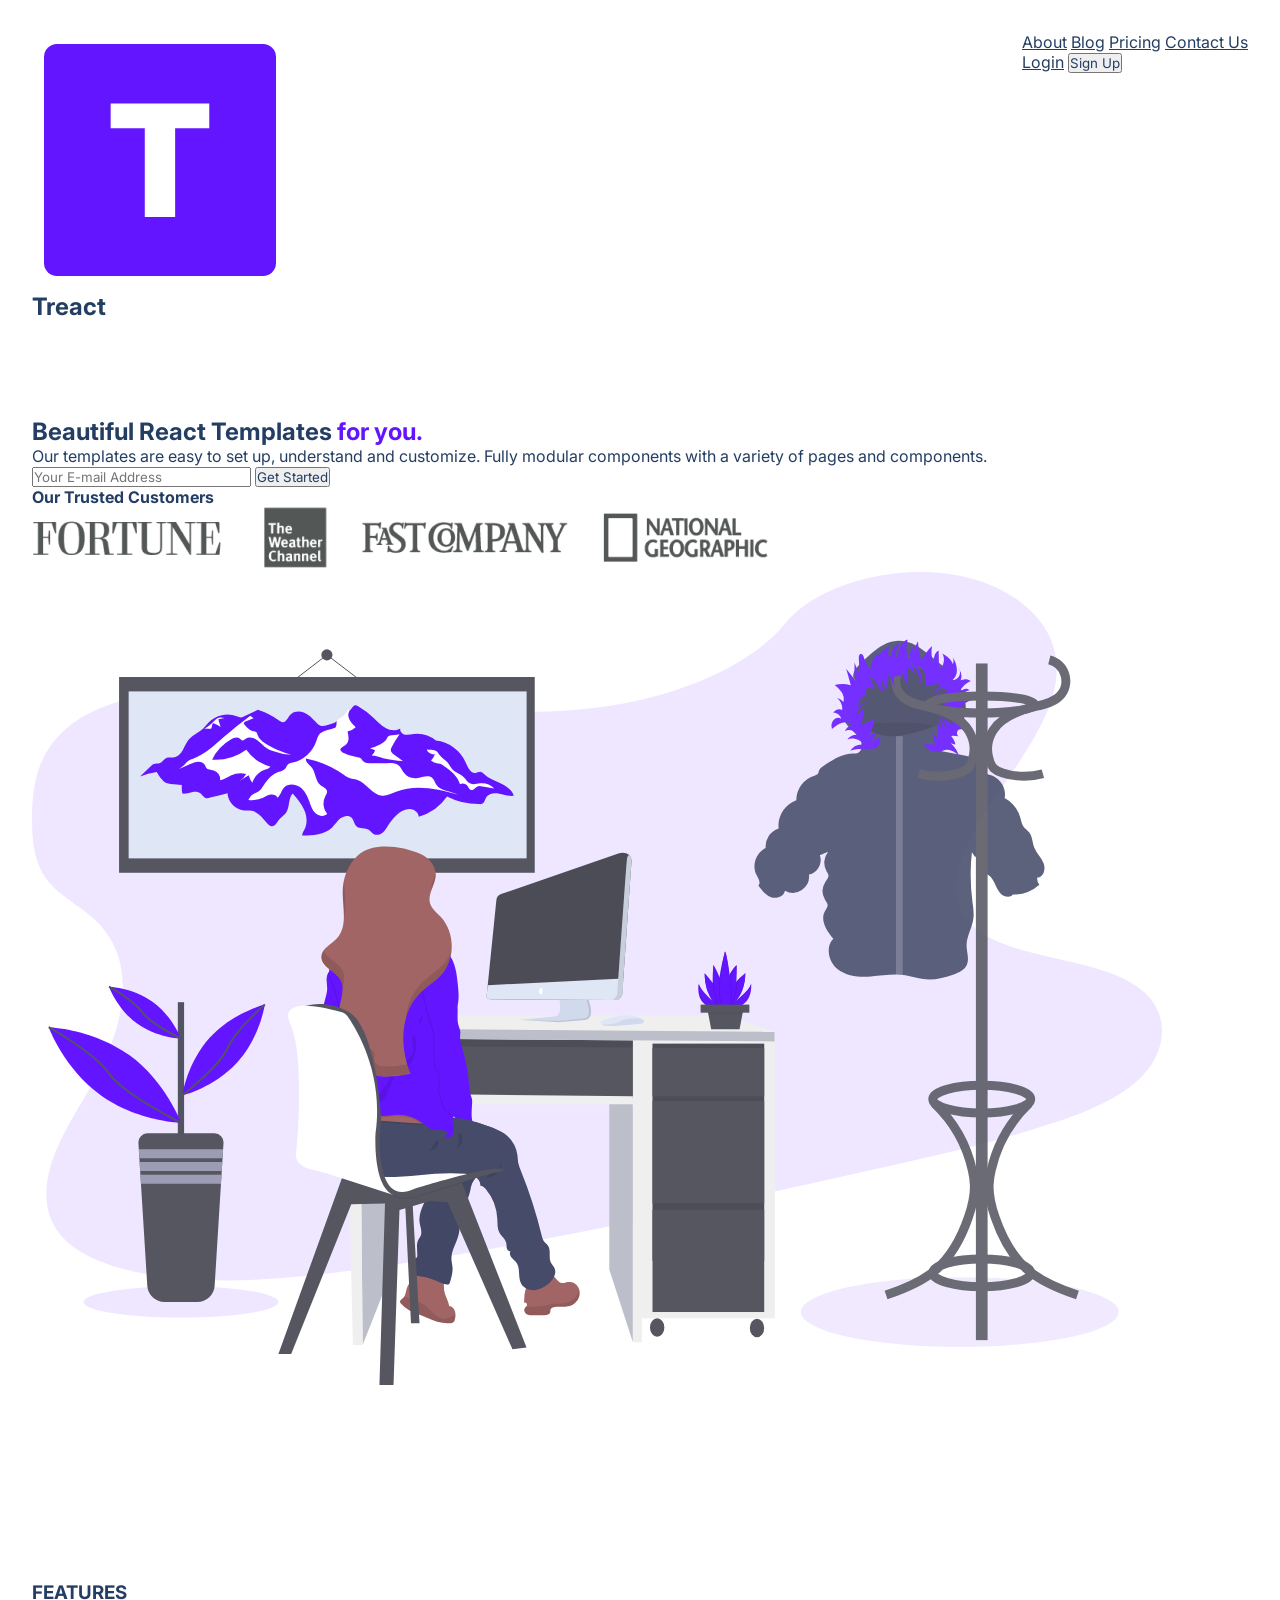
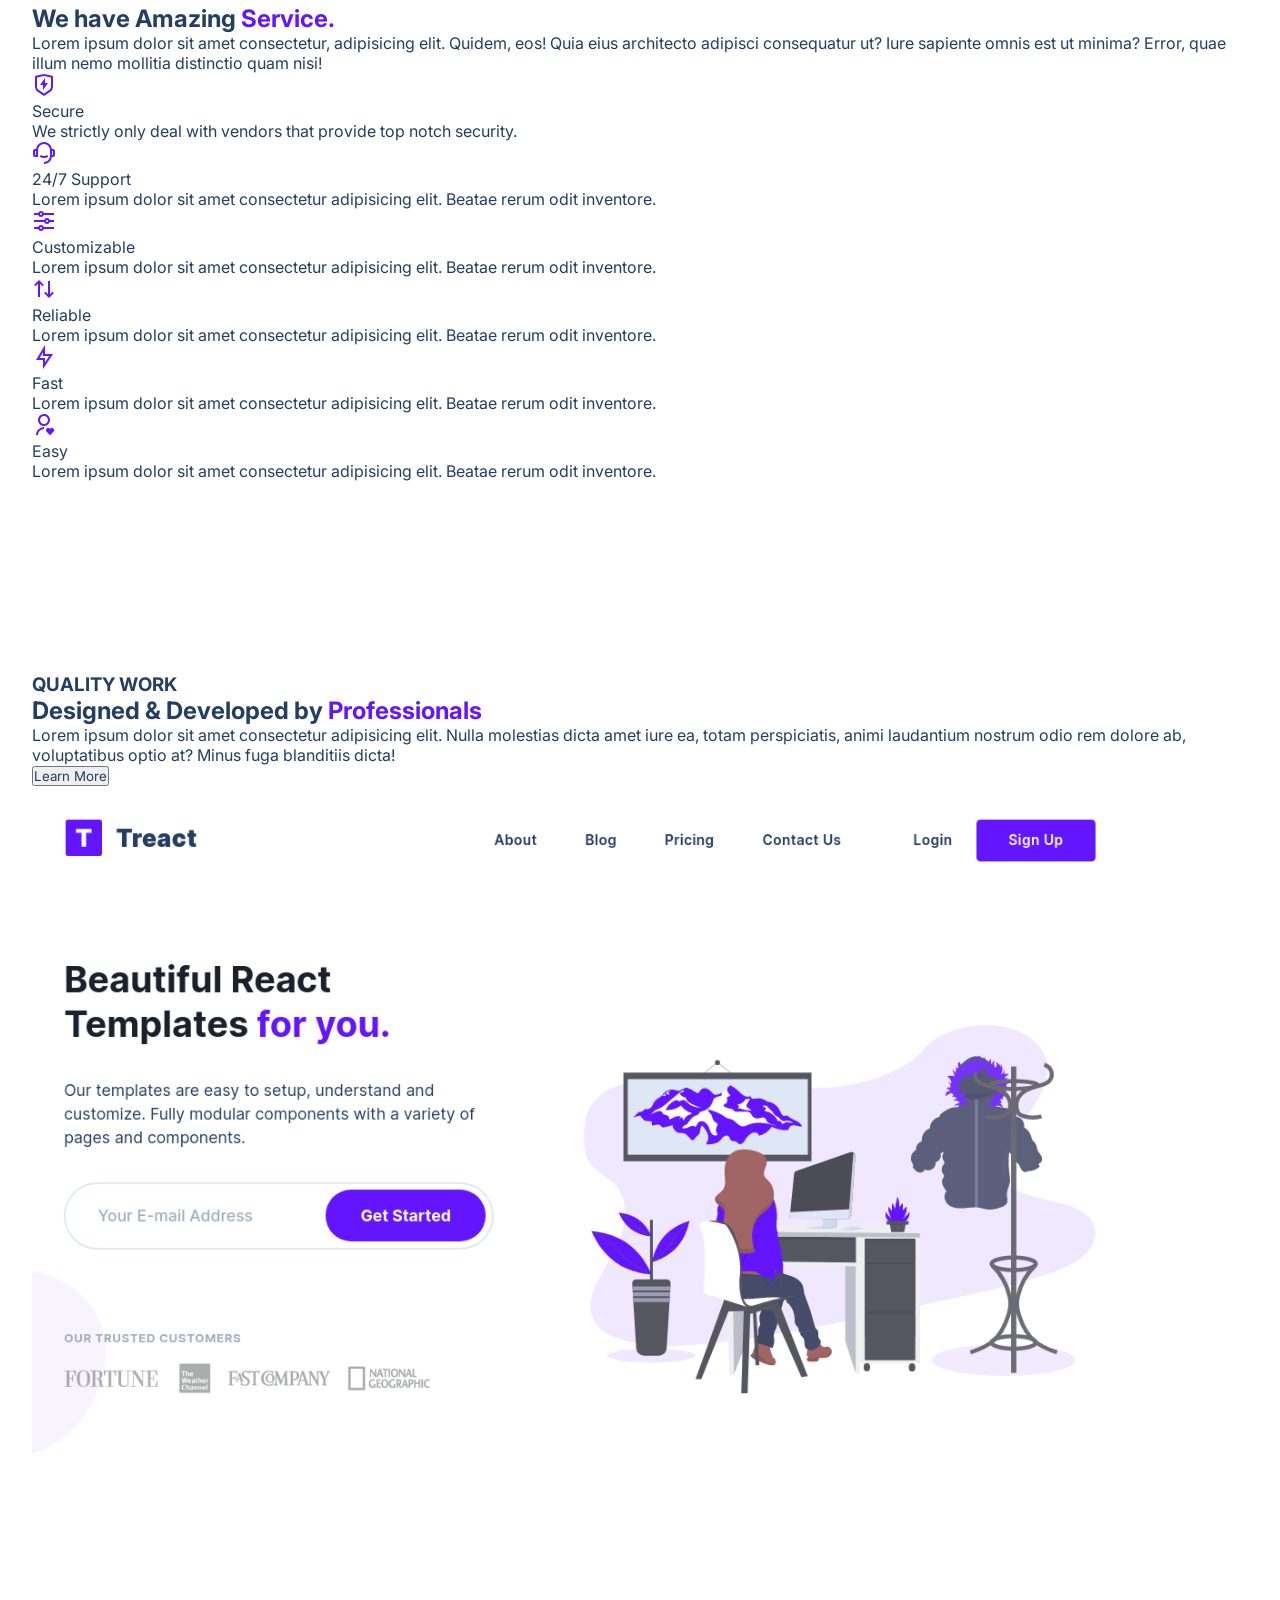
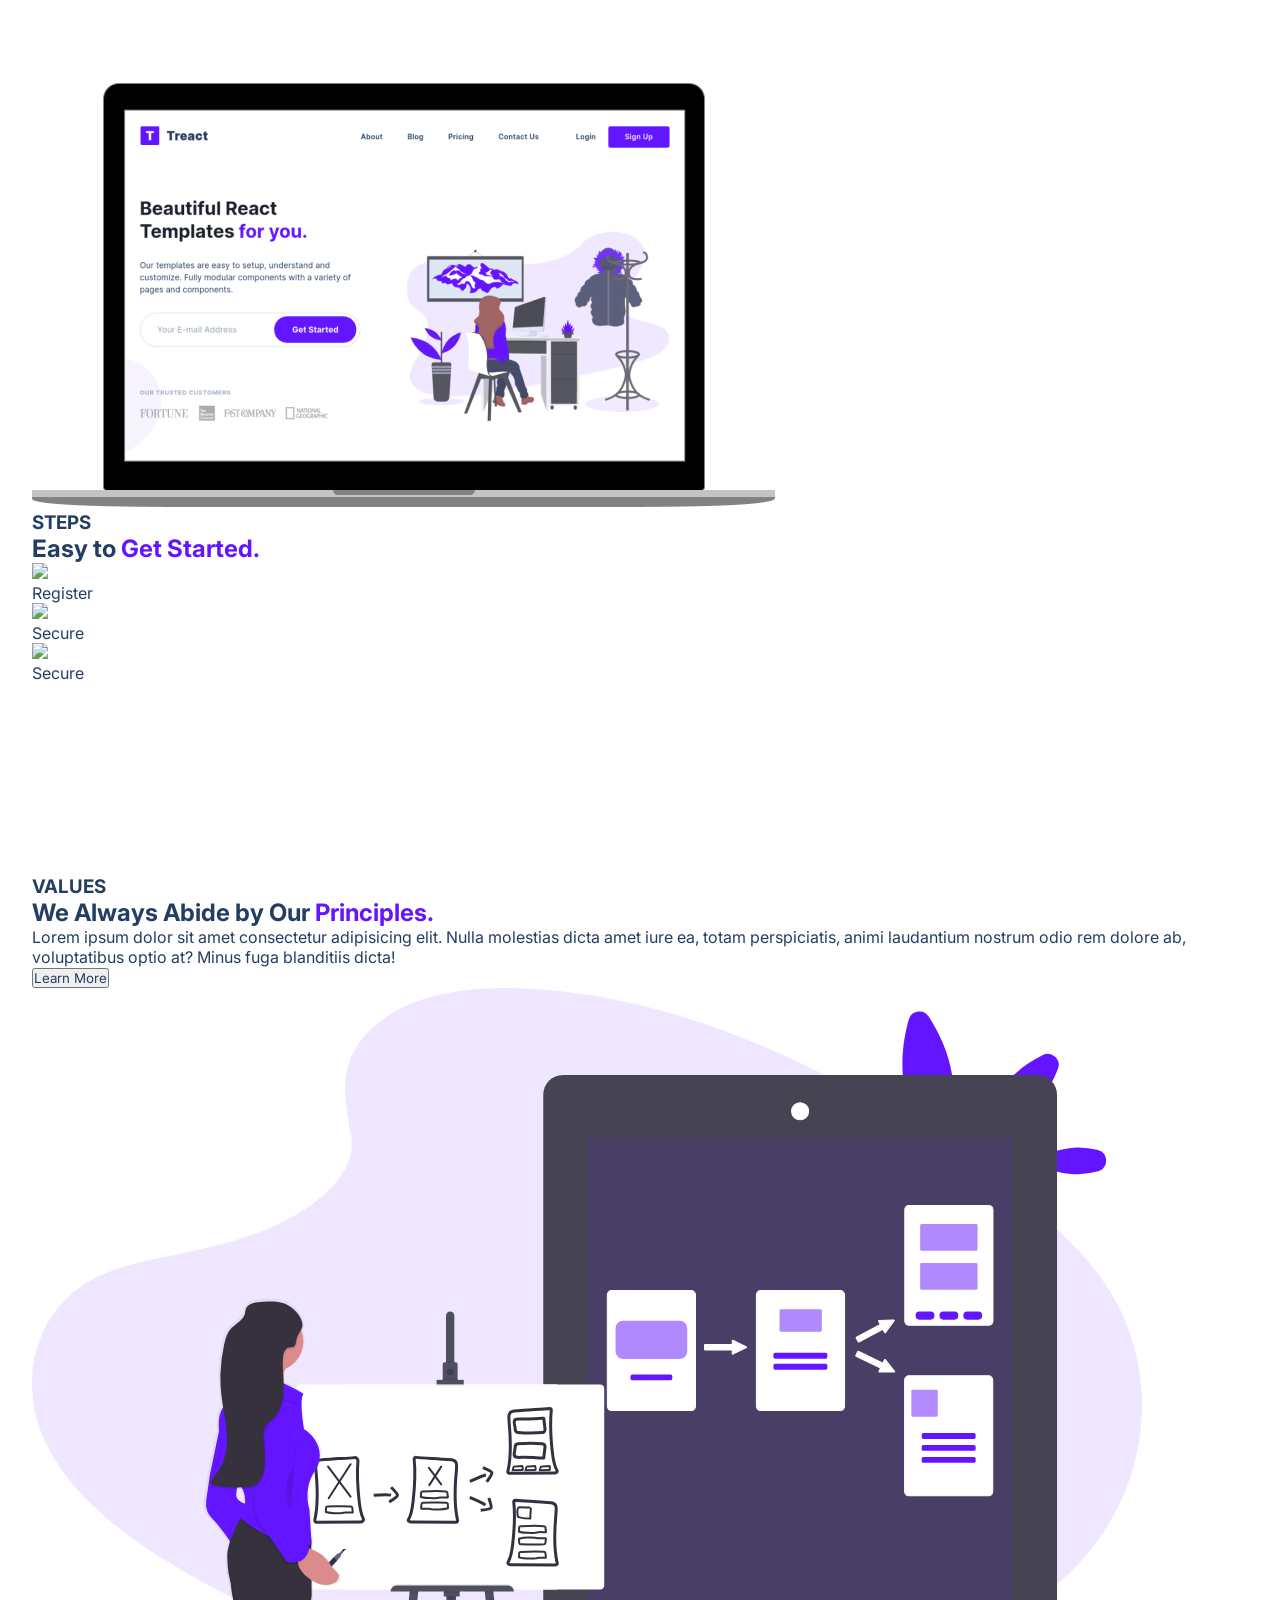
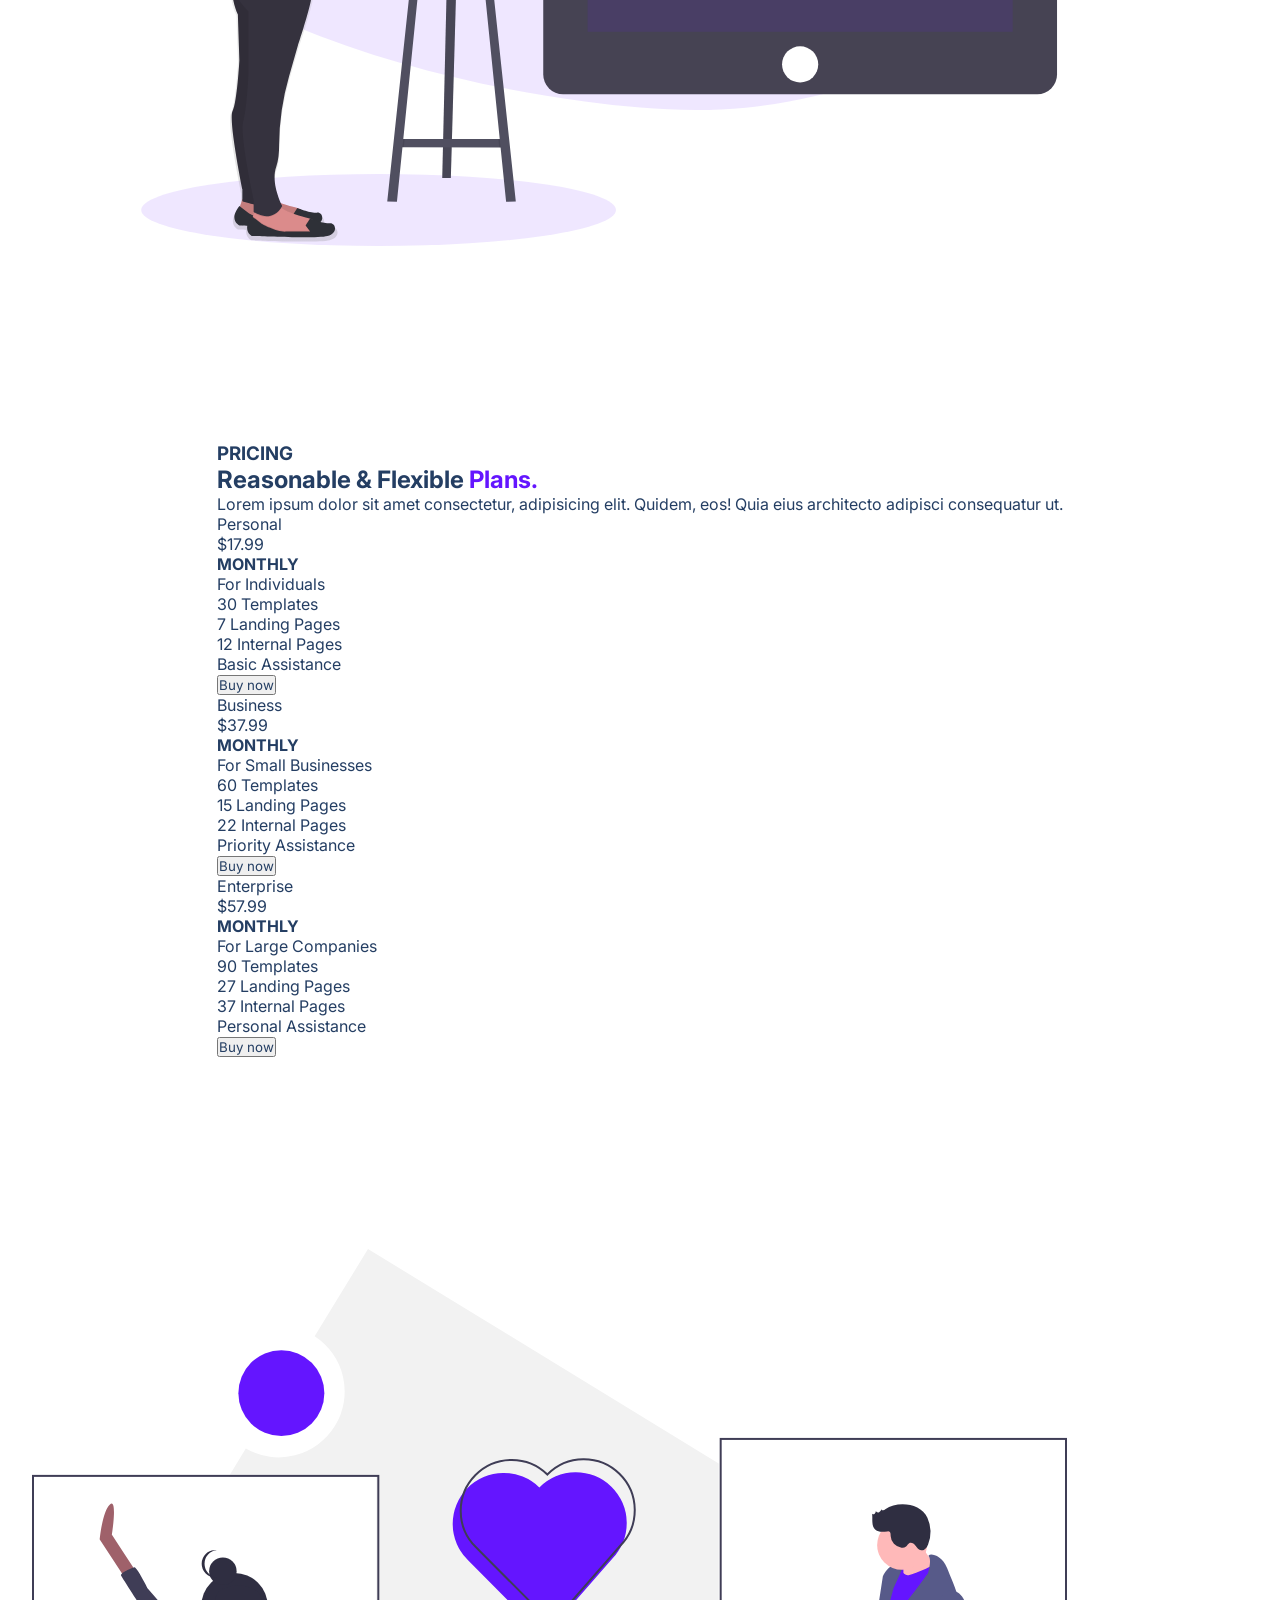
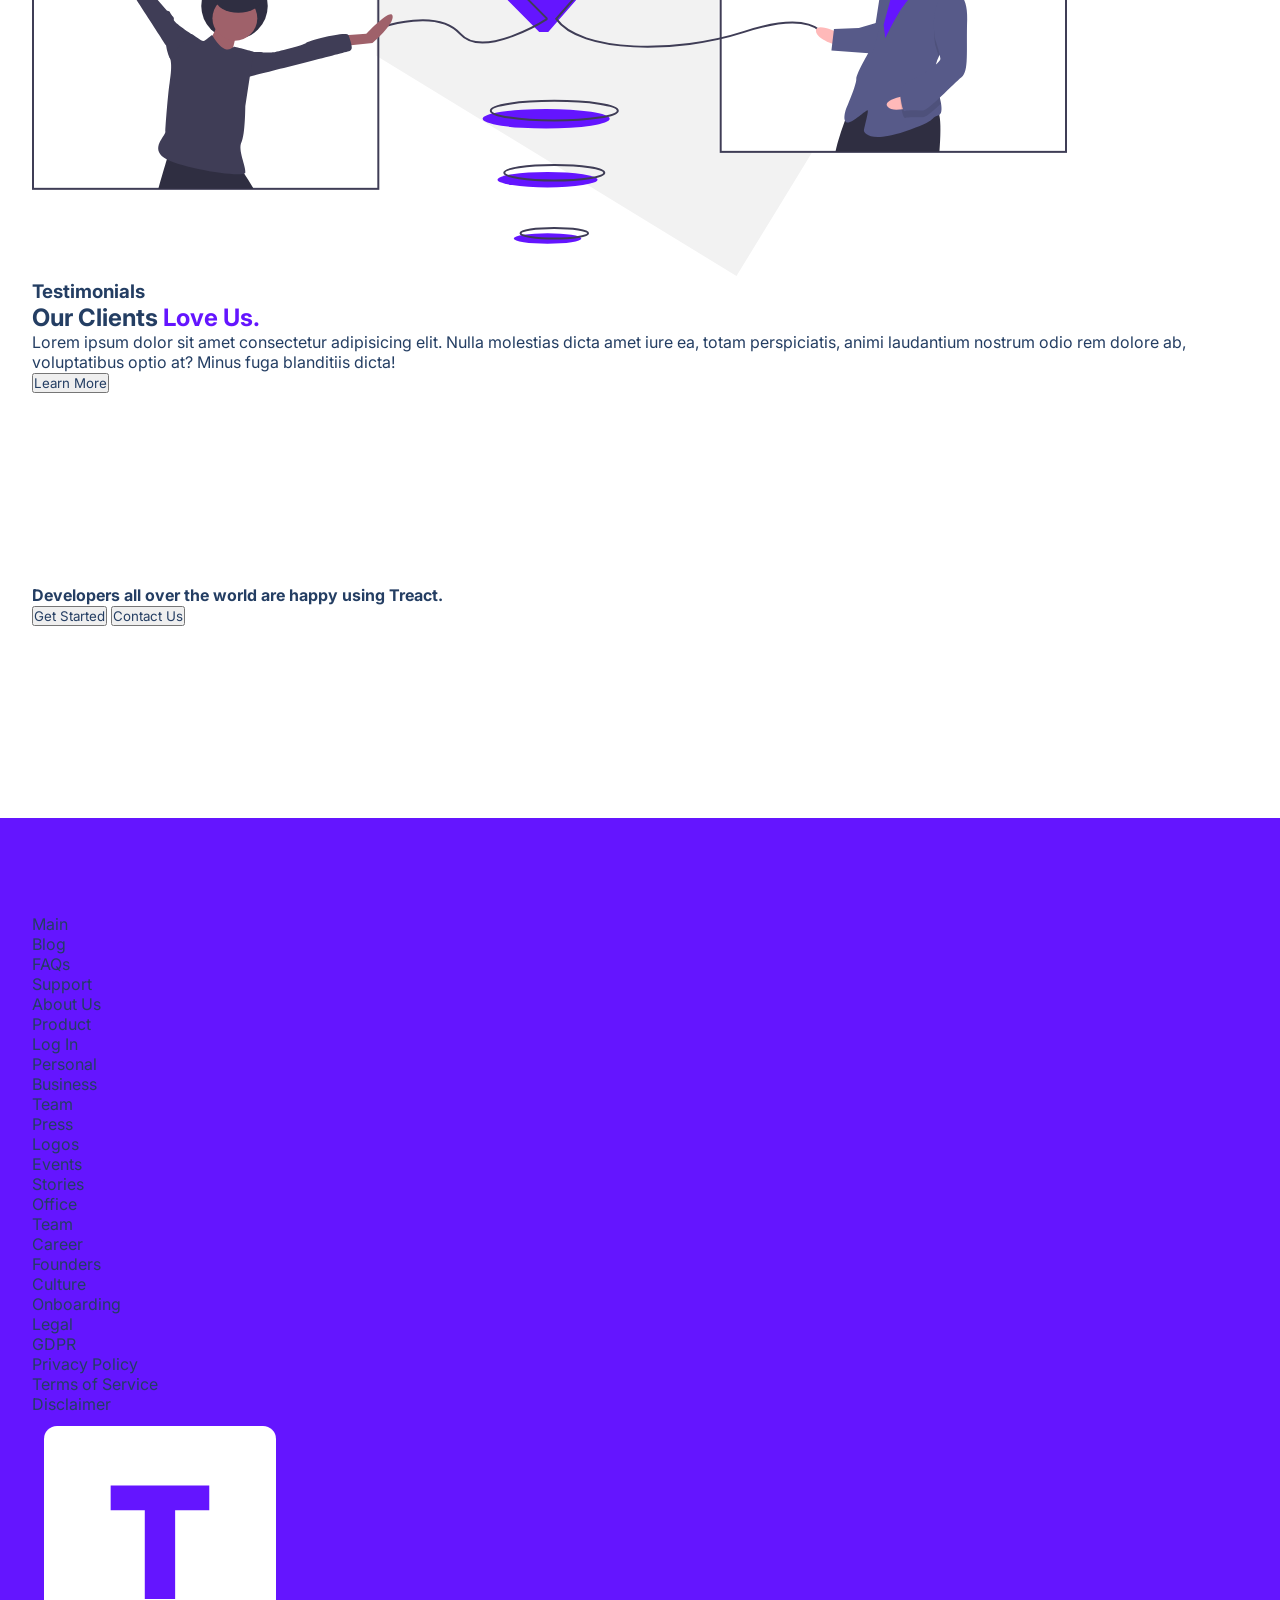
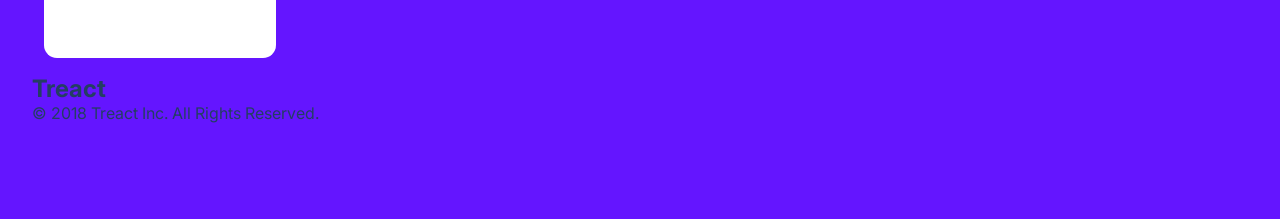
==== index-stage.html @ 6878d01e "refactor: transfer landing section into given template" ====
<!doctype html>
<html lang="en">
  <head>
    <meta charset="UTF-8" />
    <meta name="viewport" content="width=device-width, initial-scale=1.0" />
    <title>Document</title>
    <link rel="stylesheet" href="styles.css" />
    <script src="https://kit.fontawesome.com/5955ae14d6.js" crossorigin="anonymous"></script>
  </head>
  <body>
    <section id="landing">
      <nav>
        <div class="row nav__row">
          <div class="logo">
            <figure>
              <img
                class="logo__img"
                src="./assets/logo.2c489fc453a1783cbadacf914efa3df6.svg"
                alt="Treact Logo"
              />
            </figure>
            <h2>Treact</h2>
          </div>
          <div class="nav__menu">
            <ul class="nav__links">
              <a href="#features" class="nav__link">About</a>
              <a href="#testimonials" class="nav__link">Blog</a>
              <a href="#pricing" class="nav__link">Pricing</a>
              <a href="" class="nav__link">Contact Us</a>
            </ul>
            <div class="logSign__container">
              <a href="">Login</a>
              <button class="sign__button">Sign Up</button>
            </div>
          </div>
        </div>
      </nav>
      <header>
        <div class="container">
          <div class="row">
            <div class="hero">
              <div class="hero__card">
                <div class="hero__desc--text">
                  <h1>
                    Beautiful React Templates
                    <span class="purple">for you.</span>
                  </h1>
                  <p>
                    Our templates are easy to set up, understand and customize.
                    Fully modular components with a variety of pages and
                    components.
                  </p>
                </div>
                <div class="email__container">
                  <input type="email" placeholder="Your E-mail Address" />
                  <button class="btn__email">Get Started</button>
                </div>
                <div class="hero__customers">
                  <h4>Our Trusted Customers</h4>
                  <figure>
                    <img
                      class="customers__img--wrapper"
                      src="./assets/customers-logo-strip.680ac7c2e8ae28161d2c.png"
                      alt="Logo strip of customers"
                    />
                  </figure>
                </div>
              </div>
              <figure>
                <img
                  class="hero__img--wrapper"
                  src="./assets/design-illustration-2.6da6a00b20c07c4a9b65d1870679e1b8.svg"
                />
              </figure>
            </div>
          </div>
        </div>
      </header>
    </section>
    <main>
      <section id="features">
        <div class="container">
          <div class="row">
            <div class="features">
              <div class="features__desc">
                <h3>FEATURES</h3>
                <h1>We have Amazing <span class="purple">Service.</span></h1>
                <p>
                  Lorem ipsum dolor sit amet consectetur, adipisicing elit.
                  Quidem, eos! Quia eius architecto adipisci consequatur ut?
                  Iure sapiente omnis est ut minima? Error, quae illum nemo
                  mollitia distinctio quam nisi!
                </p>
              </div>
              <div class="services">
                <div class="service">
                  <figure class="serv__img--wrapper">
                    <img
                      src="./assets/shield-icon.daefe14b320b14fbd9cbd18908ac93ec.svg"
                    />
                  </figure>
                  <div class="service__desc">
                    <div class="service__title">Secure</div>
                    <p>
                      We strictly only deal with vendors that provide top notch
                      security.
                    </p>
                  </div>
                </div>
                <div class="service">
                  <figure class="serv__img--wrapper">
                    <img
                      src="./assets/support-icon.f9253ffa8cb6ffde5bbaa05eb5136375.svg"
                    />
                  </figure>
                  <div class="service__desc">
                    <div class="service__title">24/7 Support</div>
                    <p>
                      Lorem ipsum dolor sit amet consectetur adipisicing elit.
                      Beatae rerum odit inventore.
                    </p>
                  </div>
                </div>
                <div class="service">
                  <figure class="serv__img--wrapper">
                    <img
                      src="./assets/customize-icon.367468c90fd796009b97fbfba67b2c6a.svg"
                    />
                  </figure>
                  <div class="service__desc">
                    <div class="service__title">Customizable</div>
                    <p>
                      Lorem ipsum dolor sit amet consectetur adipisicing elit.
                      Beatae rerum odit inventore.
                    </p>
                  </div>
                </div>
                <div class="service">
                  <figure class="serv__img--wrapper">
                    <img
                      src="./assets/reliable-icon.1367510a8f0a1bec76dc425d25f92f43.svg"
                    />
                  </figure>
                  <div class="service__desc">
                    <div class="service__title">Reliable</div>
                    <p>
                      Lorem ipsum dolor sit amet consectetur adipisicing elit.
                      Beatae rerum odit inventore.
                    </p>
                  </div>
                </div>
                <div class="service">
                  <figure class="serv__img--wrapper">
                    <img
                      src="./assets/fast-icon.dbb971a73d4805d2fc3bcdacdb55beba.svg"
                    />
                  </figure>
                  <div class="service__desc">
                    <div class="service__title">Fast</div>
                    <p>
                      Lorem ipsum dolor sit amet consectetur adipisicing elit.
                      Beatae rerum odit inventore.
                    </p>
                  </div>
                </div>
                <div class="service">
                  <figure class="serv__img--wrapper">
                    <img
                      src="./assets/simple-icon.673b7e1750b2a4ef32907fc164828d00.svg"
                    />
                  </figure>
                  <div class="service__desc">
                    <div class="service__title">Easy</div>
                    <p>
                      Lorem ipsum dolor sit amet consectetur adipisicing elit.
                      Beatae rerum odit inventore.
                    </p>
                  </div>
                </div>
              </div>
            </div>
          </div>
        </div>
      </section>
      <section id="quality Work">
        <div class="container">
          <div class="row">
            <div class="quality--work">
              <div class="quality__desc">
                <h3>QUALITY WORK</h3>
                <h1>
                  Designed & Developed by
                  <span class="purple">Professionals</span>
                </h1>
                <p>
                  Lorem ipsum dolor sit amet consectetur adipisicing elit. Nulla
                  molestias dicta amet iure ea, totam perspiciatis, animi
                  laudantium nostrum odio rem dolore ab, voluptatibus optio at?
                  Minus fuga blanditiis dicta!
                </p>
                <button>Learn More</button>
              </div>
              <figure class="quality__img--wrapper">
                <img
                  src="./assets/hero-screenshot-1.40a097b525c2f8c9808e.png"
                  class="quality__img"
                />
              </figure>
            </div>
          </div>
        </div>
      </section>
      <section id="steps">
        <div class="container">
          <div class="row">
            <div class="steps">
              <figure class="steps__img--wrapper">
                <img
                  src="./assets/hero-screenshot-2.241aac1fbc66db29d873.png"
                  class="steps__img"
                />
              </figure>
              <div class="steps__desc">
                <h3>STEPS</h3>
                <h1>Easy to <span class="purple">Get Started.</span></h1>
                <div class="steps__list">
                  <div class="step">
                    <figure class="step__img--wrapper">
                      <img class="step__img" src="./assets/" />
                    </figure>
                    <div class="step__desc">
                      <div class="step__title">Register</div>
                      <p></p>
                    </div>
                  </div>
                  <div class="step">
                    <figure class="step__img--wrapper">
                      <img class="step__img" src="." />
                    </figure>
                    <div class="step__desc">
                      <div class="step__title">Secure</div>
                      <p></p>
                    </div>
                  </div>
                  <div class="step">
                    <figure class="step__img--wrapper">
                      <img class="step__img" src="." />
                    </figure>
                    <div class="step__desc">
                      <div class="step__title">Secure</div>
                      <p></p>
                    </div>
                  </div>
                </div>
              </div>
            </div>
          </div>
        </div>
      </section>
      <section id="values">
        <div class="container">
          <div class="row">
            <div class="values">
              <div class="values__desc">
                <h3>VALUES</h3>
                <h1>
                  We Always Abide by Our 
                  <span class="purple">Principles.</span>
                </h1>
                <p>
                  Lorem ipsum dolor sit amet consectetur adipisicing elit. Nulla
                  molestias dicta amet iure ea, totam perspiciatis, animi
                  laudantium nostrum odio rem dolore ab, voluptatibus optio at?
                  Minus fuga blanditiis dicta!
                </p>
                <button>Learn More</button>
              </div>
              <figure class="values__img--wrapper">
                <img
                  src="./assets/prototype-illustration.21bc4b3f612a2f257c3d361067582485.svg"
                  class="values__img"
                />
              </figure>
            </div>
          </div>
        </div>
      </section>
      <section id="pricing">
        <div class="container">
          <div class="row">
            <div class="pricing">
              <div class="pricing__desc">
                <h3>PRICING</h3>
                <h1>Reasonable & Flexible <span class="purple">Plans.</span></h1>
                <p>
                  Lorem ipsum dolor sit amet consectetur, adipisicing elit.
                  Quidem, eos! Quia eius architecto adipisci consequatur ut.
                </p>
              </div>
              <div class="plans">
                <div class="plan">
                  <div class="plan__desc plan__desc--personal">
                    <div class="plan__title">Personal</div>
                    <div class="plan__price">$17.99</div>
                    <h4>MONTHLY</h4>
                    <div class="pricing__box--mid">
                      <p class="plan__features">
                        <p class="plan__for">For Individuals</p>
                        30 Templates <br>
                        7 Landing Pages <br>
                        12 Internal Pages <br>
                        Basic Assistance
                      </p>
                    </div>
                    <button class="btn__pricing teal">Buy now</button>
                  </div>
                </div>
                <div class="plan">
                  <div class="plan__desc plan__desc--business">
                    <div class="plan__title">Business</div>
                    <div class="plan__price">$37.99</div>
                    <h4>MONTHLY</h4>
                    <div class="pricing__box--mid">
                      <p class="plan__features">
                        <p class="plan__for">For Small Businesses</p>
                        60 Templates <br>
                        15 Landing Pages <br>
                        22 Internal Pages <br>
                        Priority Assistance
                      </p>                      
                    </div>
                    <button class="btn__pricing white">Buy now</button>
                  </div>
                </div>
                <div class="plan">
                  <div class="plan__desc plan__desc--enterprise">
                    <div class="plan__title">Enterprise</div>
                    <div class="plan__price">$57.99</div>
                    <h4>MONTHLY</h4>
                    <div class="pricing__box--mid">
                      <p class="plan__features">
                        <p class="plan__for">For Large Companies</p>
                        90 Templates <br>
                        27 Landing Pages <br>
                        37 Internal Pages <br>
                        Personal Assistance
                      </p>                  
                    </div>
                    <button class="btn__pricing salmon">Buy now</button>
                  </div>
                </div>
              </div>
            </div>
          </div>
        </div>
      </section>
      <section id="testimonials">
        <div class="container">
          <div class="row">
            <div class="testimonials">
              <figure class="testimonials__img--wrapper">
                <img class="testimonials__img"
                  src="./assets/love-illustration.c759090fa833369ad6ffb6eb19cacb3e.svg"
                />
              </figure>
              <div class="testimonials__desc">
                <h3>Testimonials</h3>
                <h1>
                  Our Clients  
                  <span class="purple">Love Us.</span>
                </h1>
                <p>
                  Lorem ipsum dolor sit amet consectetur adipisicing elit. Nulla
                  molestias dicta amet iure ea, totam perspiciatis, animi
                  laudantium nostrum odio rem dolore ab, voluptatibus optio at?
                  Minus fuga blanditiis dicta!
                </p>
                <button>Learn More</button>
              </div>
            </div>
          </div>
        </div>
      </section>
      <section id="CTA">
        <div class="container">
          <div class="row">
            <div class="cta__container">
              <p class="cta__desc"><b>Developers all over the world are happy using Treact.</b></p>
              <div class="cta__buttons">
                <button class="btn__cta--start">Get Started</button>
                <button class="btn__cta--contact">Contact Us</button>
              </div>
            </div>
          </div>
        </div>
      </section>
    </main>
    <footer>
      <div class="row footer__row">
        <div class="links">
          <div class="link">
            <div class="link__label">Main
            </div>
            <p>
              Blog <br>
              FAQs <br>
              Support <br>
              About Us
            </p>
          </div>
          <div class="link">
            <div class="link__label">Product
            </div>
            <p>
              Log In <br>
              Personal <br>
              Business <br>
              Team
            </p>
          </div>
          <div class="link">
            <div class="link__label">Press
            </div>
            <p>
              Logos <br>
              Events <br>
              Stories <br>
              Office
            </p>
          </div>
          <div class="link">
            <div class="link__label">Team
            </div>
            <p>
              Career <br>
              Founders <br>
              Culture <br>
              Onboarding
            </p>
          </div>
          <div class="link">
            <div class="link__label">Legal
            </div>
            <p>
              GDPR <br>
              Privacy Policy <br>
              Terms of Service <br>
              Disclaimer
            </p>
          </div>
        </div>
        <div class="tm__row">
          <div class="logo">
            <figure class="logo__img--wrapper">
              <img class="logo__img" src="./assets/logo-light.d9a5d1b5be5ea077b26864fdfc2e96a4.svg">
            </figure>
            <h2>Treact</h2>
          </div>
          <p class="tm"> &copy; 2018 Treact Inc. All Rights Reserved.</p>
          <div class="socials">
            <div class="social__imgs--wrapper">
              <figure class="icon__coin">
                <i class="fa-brands fa-facebook"></i>
              </figure>
              <figure class="icon__coin">
                <i class="fa-brands fa-twitter"></i>
              </figure>
              <figure class="icon__coin">
                <i class="fa-brands fa-youtube"></i>
              </figure>
            </div>
          </div>
        </div>
      </div>
    </footer>
  </body>
</html>
---- styles.css ----
@import url('https://fonts.googleapis.com/css2?family=Inter:wght@100;200;300;400;500;600;700;800;900&display=swap');

/* My own code is commented below the stencil sections to easily observe how what I wrote on my own without referencing compares to the stencil I integrated in the fixing stage */

* {
    margin: 0;
    padding: 0;
    box-sizing: border-box;
    font-family: 'Inter', system-ui;
    color: #243e63;
  }
  /* margin: 0;
    padding: 0;
    box-sizing: border-box; */

body {
    max-width: 100vw;
    overflow-x: hidden;
}
/*  font-family: inter; */

.row {
    width: 100%;
    max-width: 1280px;
    margin: 0 auto;
}
/*  width: 100%;
    max-width: 1200px;
    margin: 0 auto; */

.row__narrow {
    width: 100%;
    max-width: 1024px;
    margin: 0 auto;
}
/* didnt have this section lol */

.container {
    padding: 96px 0;
}
/*  padding: 80px 0; */

.purple {
    color: #6415ff;
}
/* * */

section {
    padding: 0 32px;
}
/* * */

main {
    margin-bottom: 96px;
}
/* NA */


/* 

NAVBAR ↓

*/


nav {
    display: flex;
    padding-top: 32px;
}
/*  display:flex;
  justify-content: space-between;
  align-items: center;
  max-height: 32px; */

.nav__row {
    display: flex;
    justify-content: space-between;
}
/* .nav__row {
  width:100%;
  padding: 8px 24px;
  margin: 0 auto;
  display: flex;
  justify-content: space-between;
  align-items: center;
  background-color: gray;
} */

.nav__logo {
    display: flex;
    align-items: center;
    margin: 8px 0;
    padding-bottom: 4px;
}
/* .logo {
  display:flex;
  gap: 8px;
  align-items: center;
} */
 
.nav__links--menu {
  display: flex;
  align-items: center;
  gap: 24px;
}

.btn__menu {
    display: none;
    background: transparent;
    border: none;
    transition: all 300ms ease;
}

.btn__menu--svg:hover {
    filter: invert(26%) sepia(94%) saturate(7476%) hue-rotate(261deg) brightness(94%) contrast(115%);
}

.modal {
    position: fixed;
    top: 0;
    left: 0;
    right: 0;
    height: 378px;
    margin: 24px 16px;
    padding: 32px;
    background-color: #fff;
    border: 1px solid rgb(229, 231, 235);
    border-radius: 8px;
    z-index: 4;
    visibility: hidden;
    opacity: 0;
    transform: translateX(300%);
    transition: all 300ms ease;
}

.modal__links {
    width: 100%;
    height: 100%;
    display: flex;
    flex-direction: column;
    align-items: center;
}

.modal__link {
    color: #1a202c;
    font-size: 18px;
    font-weight: 600;
    line-height: 1.5;
    margin: 8px 0;
    padding-bottom: 4px;
    border-bottom: 2px solid transparent;
}

.modal__link--primary {
    color: #f7fafc;
    padding: 12px 32px;
    background: #6415ff;
    border-radius: 500px;
    border: none;
}

.menu--open .modal {
    visibility: visible;
    opacity: 1;
    transform: translateX(0);
}

.btn__menu--close {
    position: fixed;
    top: 24px;
    right: 18px;
}


/* 

HEADER / ABOUT US ↓

*/


header .row {
    display: flex;
    align-items: center;
    justify-content: space-between;
}


/* 

FEATURES ↓

*/


#features {
    position: relative;
}

#features .row__narrow {
    display: flex;
    flex-direction: column;
    align-items: center;
}


/* 

QUALITY WORK ↓

*/


#quality .row {
    display: flex;
    justify-content: space-between;
    align-items: center;
}


/* 

STEPS ↓

*/


#steps .row {
    display: flex;
    justify-content: space-between;
    align-items: center;
}


/* 

VALUES ↓

*/

#values .row {
    display: flex;
    justify-content: space-between;
    align-items: center;
}


/*

PRICING ↓

*/


#pricing .row {
    display: flex;
    flex-direction: column;
    align-items: center;
}

/* 

TESTIMONIALS ↓

*/


#testimonials .row {
    display: flex;
}


/* 

START / CALL TO ACTION ↓

*/



#start .row {
    position: relative;
    overflow: hidden;
}


/* 

FOOTER ↓

*/


footer {
    padding: 96px 32px;
    background-color: rgb(100, 21, 255);
    margin-bottom: -32px;
    position: relative;
    overflow: hidden;
}


/* 

MOBILE RESPONSIVENESS ↓

*/


@media(max-width: 1280px) {
    header .row {
        align-items: flex-end;
    }
}

@media (max-width: 1024px) {

    .btn__menu {
        display: block;
    }
    header .row {
        flex-direction: column;
        align-items: center;
    }
    footer {
        padding: 80px 32px;
    }
}

@media(max-width: 768px) {
    #quality .row,
    #values .row {
        flex-direction: column-reverse;
    }
    #steps .row,
    #testimonials .row {
        flex-direction: column;
        align-items: center;
    }
    #pricing .row {
        margin-top: 40px;
    }
}

@media(max-width: 640px) {
    .container {
        padding: 80px 0;
    }
    .nav__logo {
        margin: 8px 0;
        padding-bottom: 4px;
    }
    main {
        margin-bottom: 80px;
    }
}
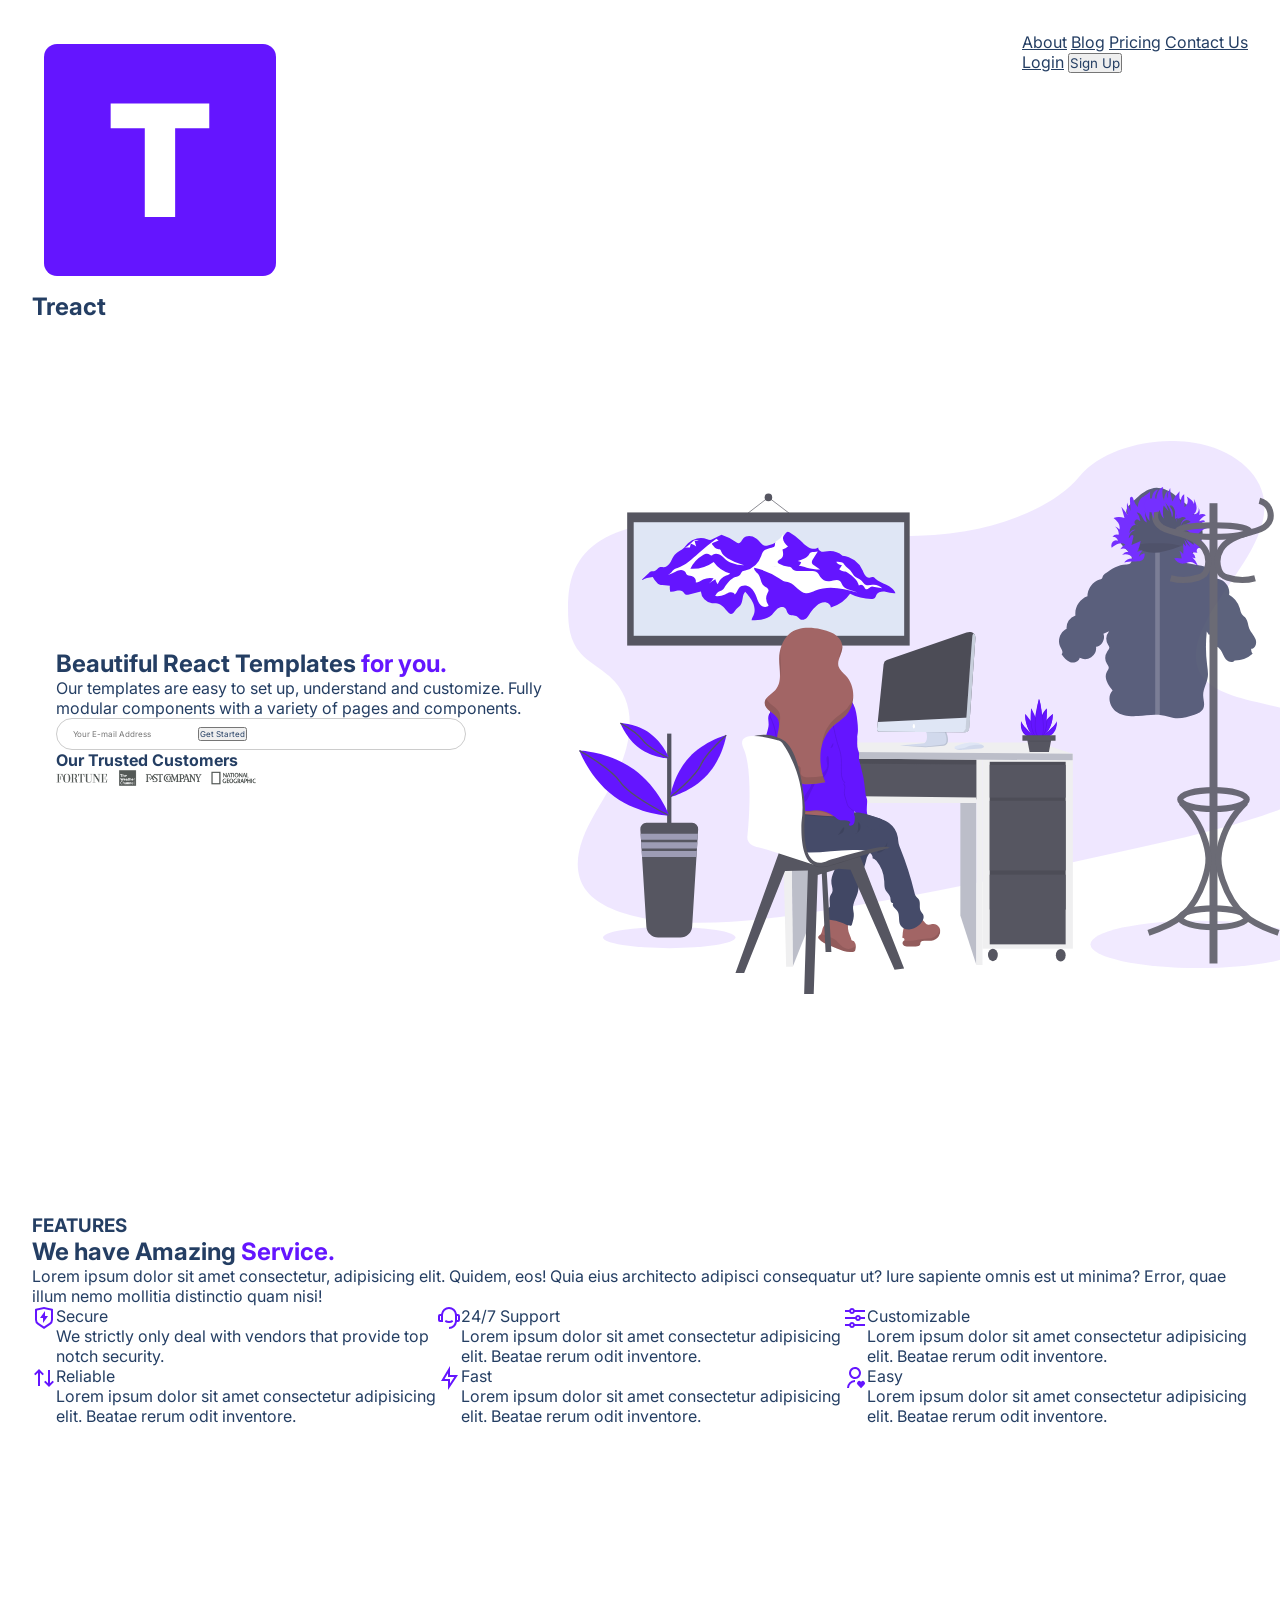
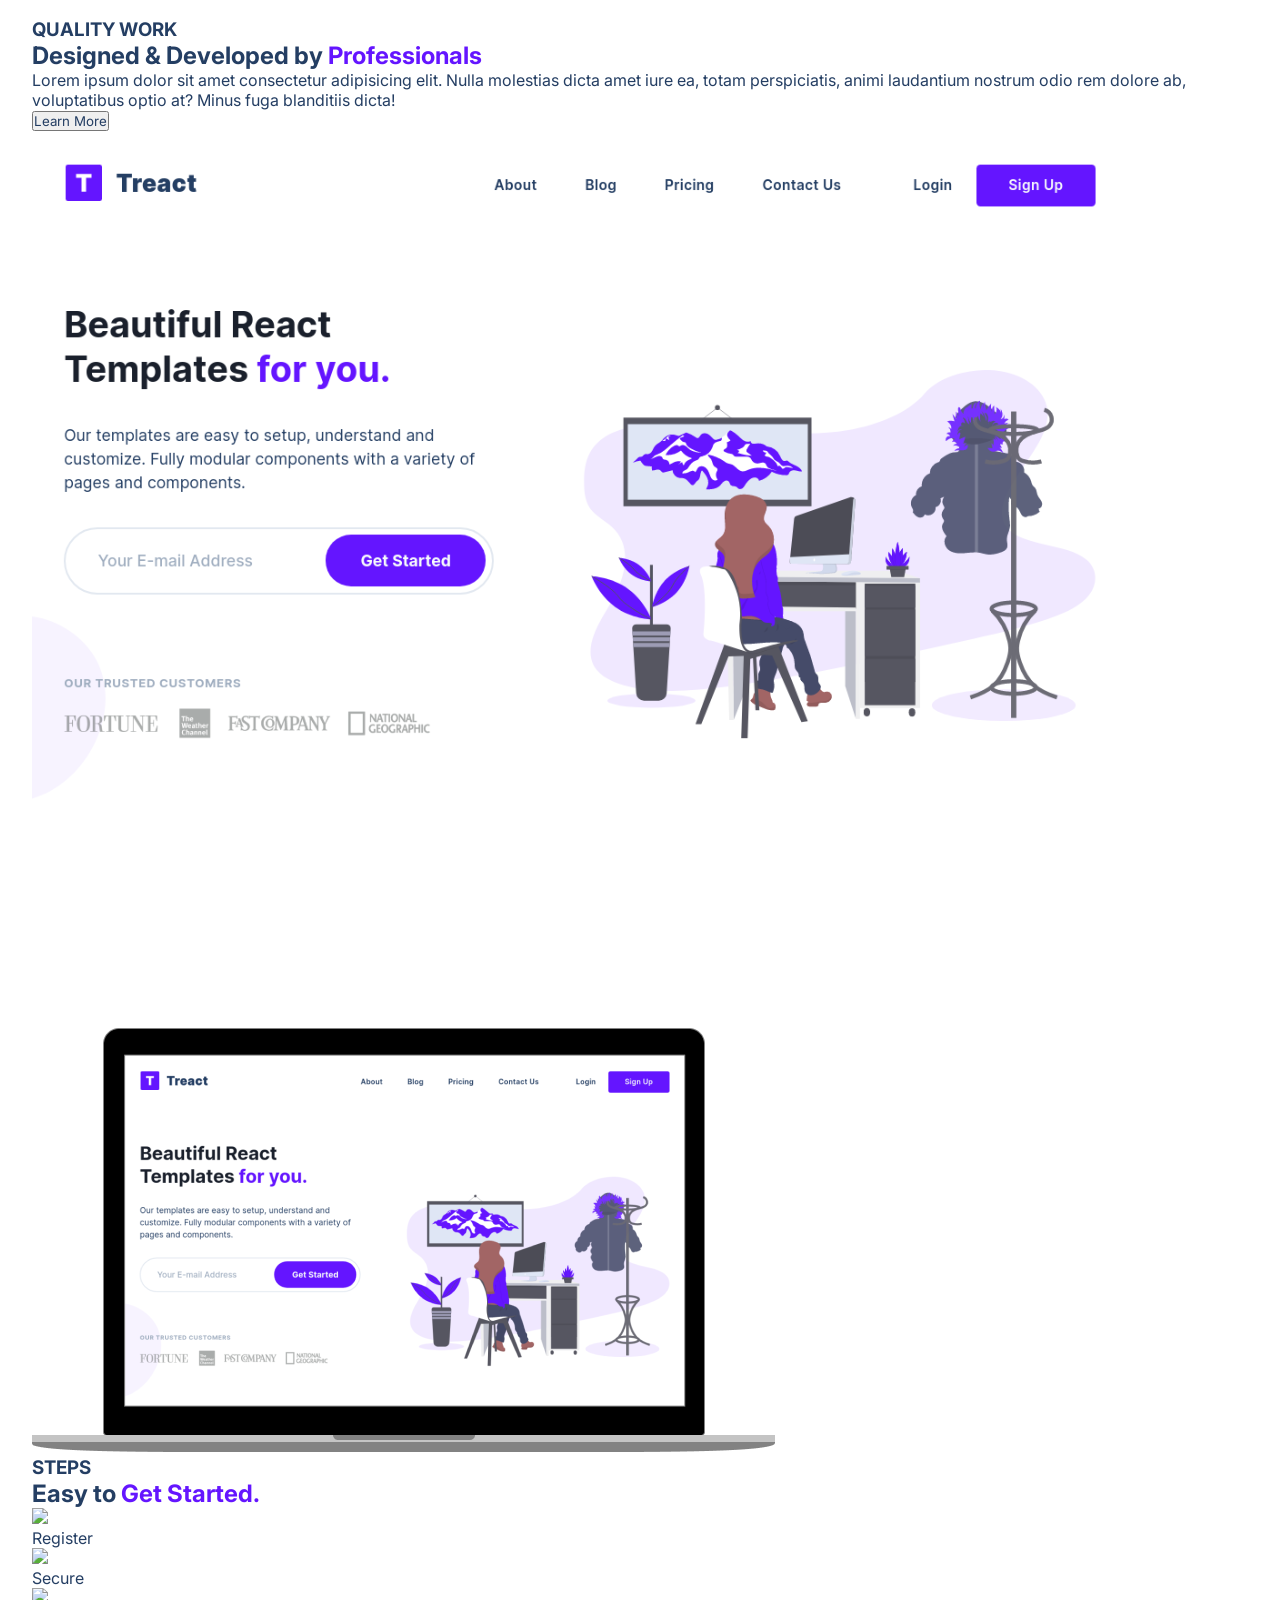
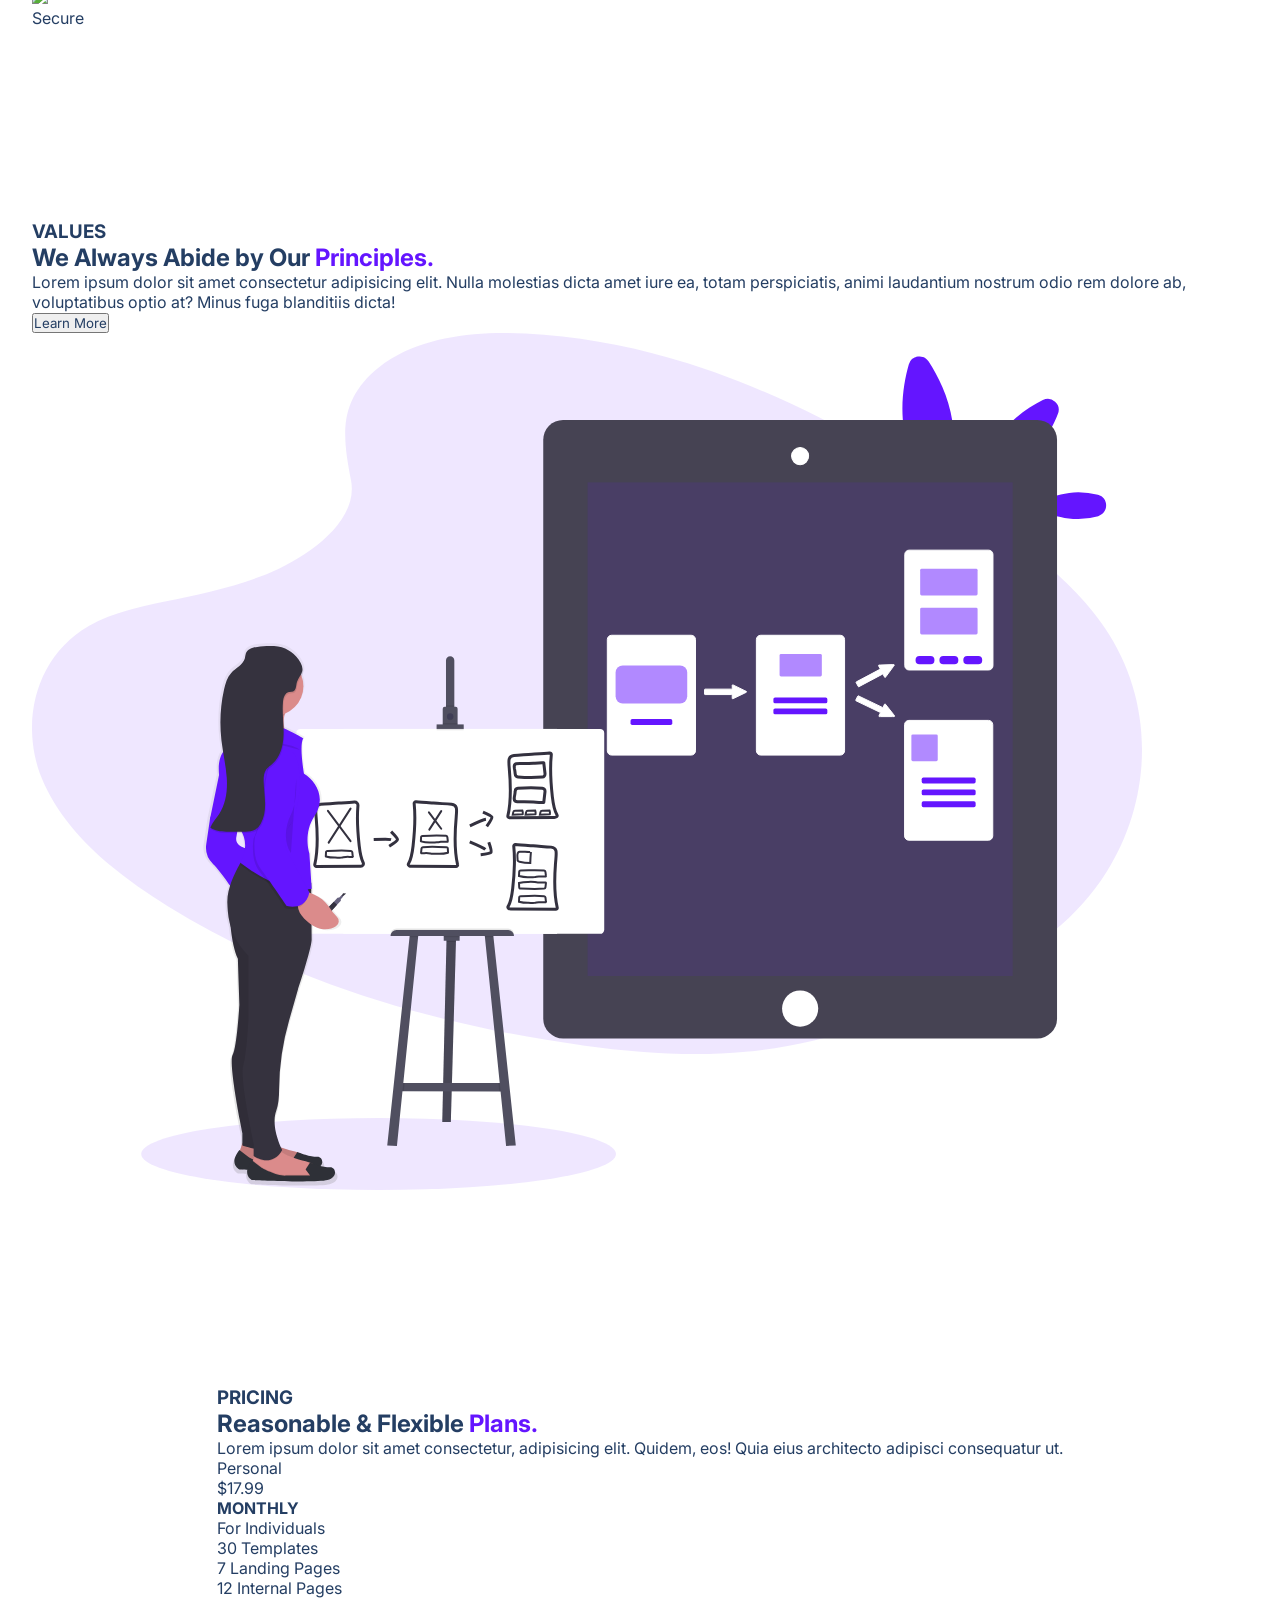
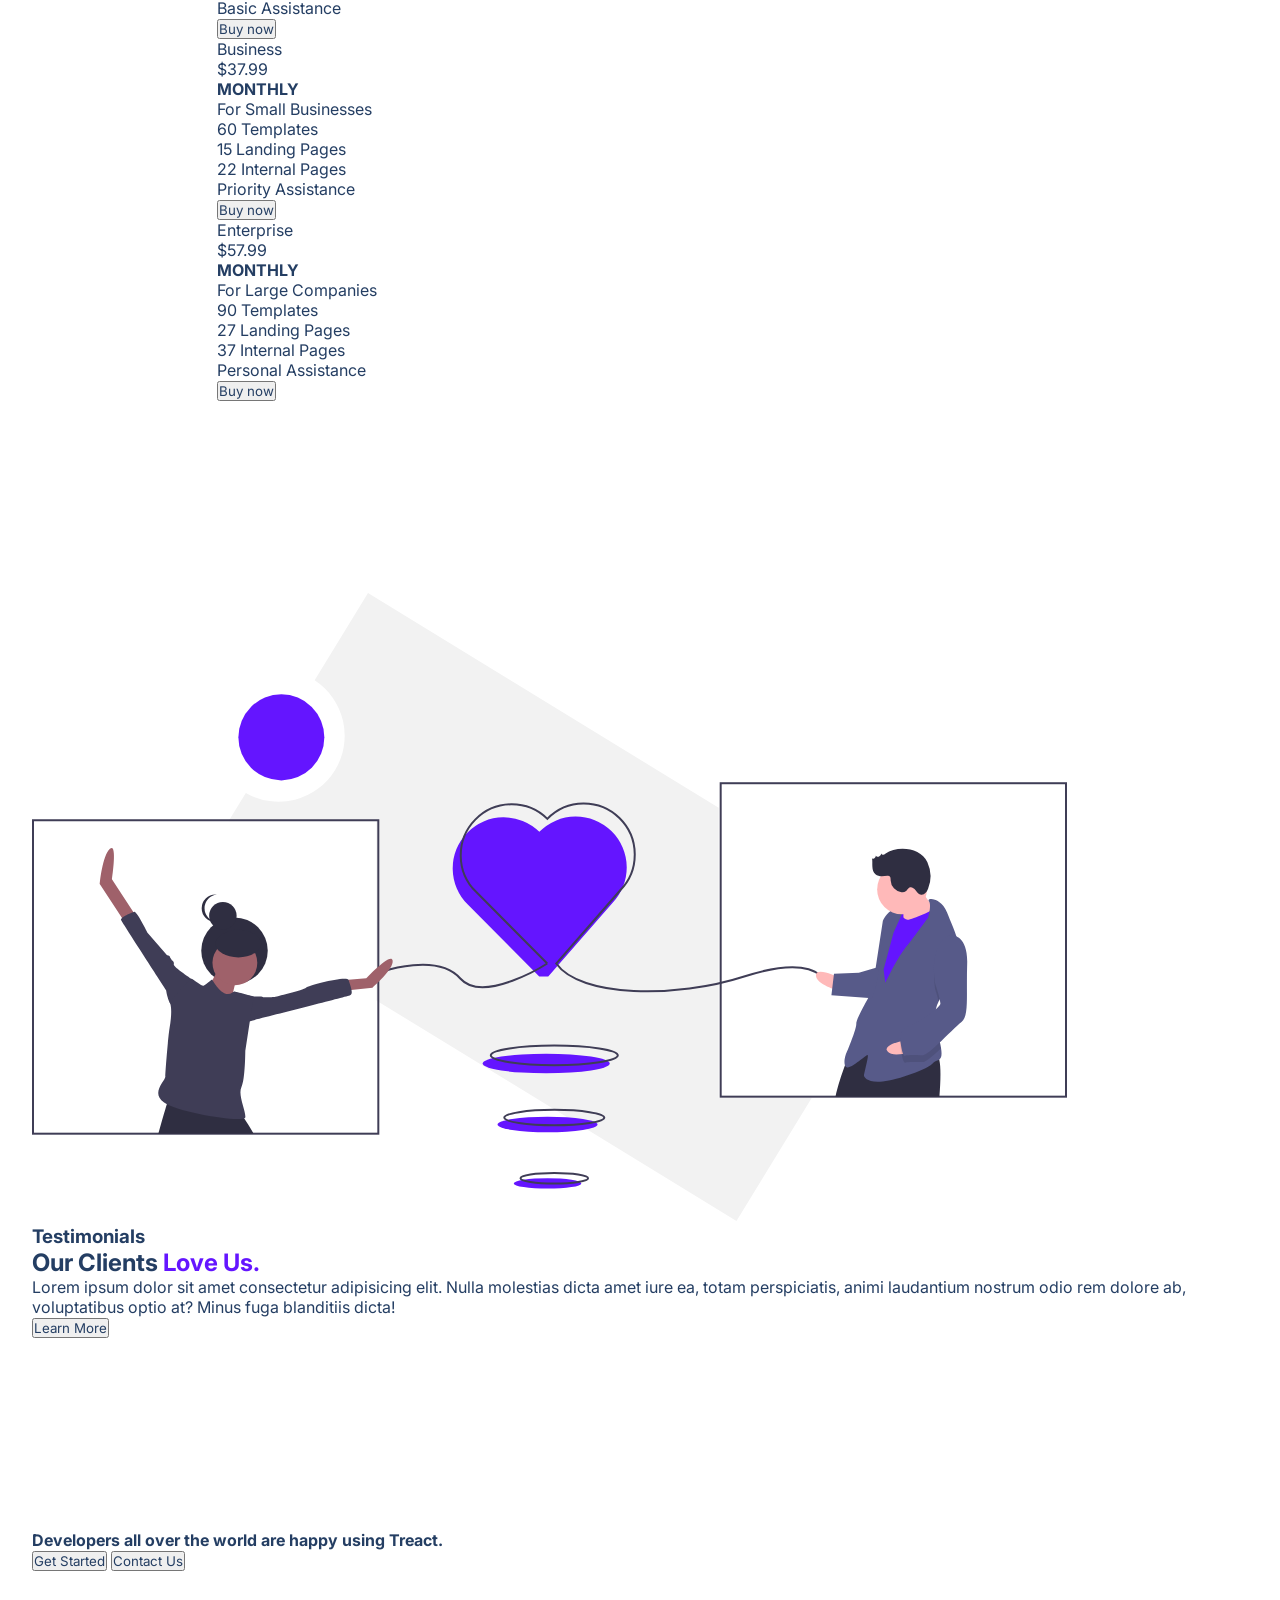
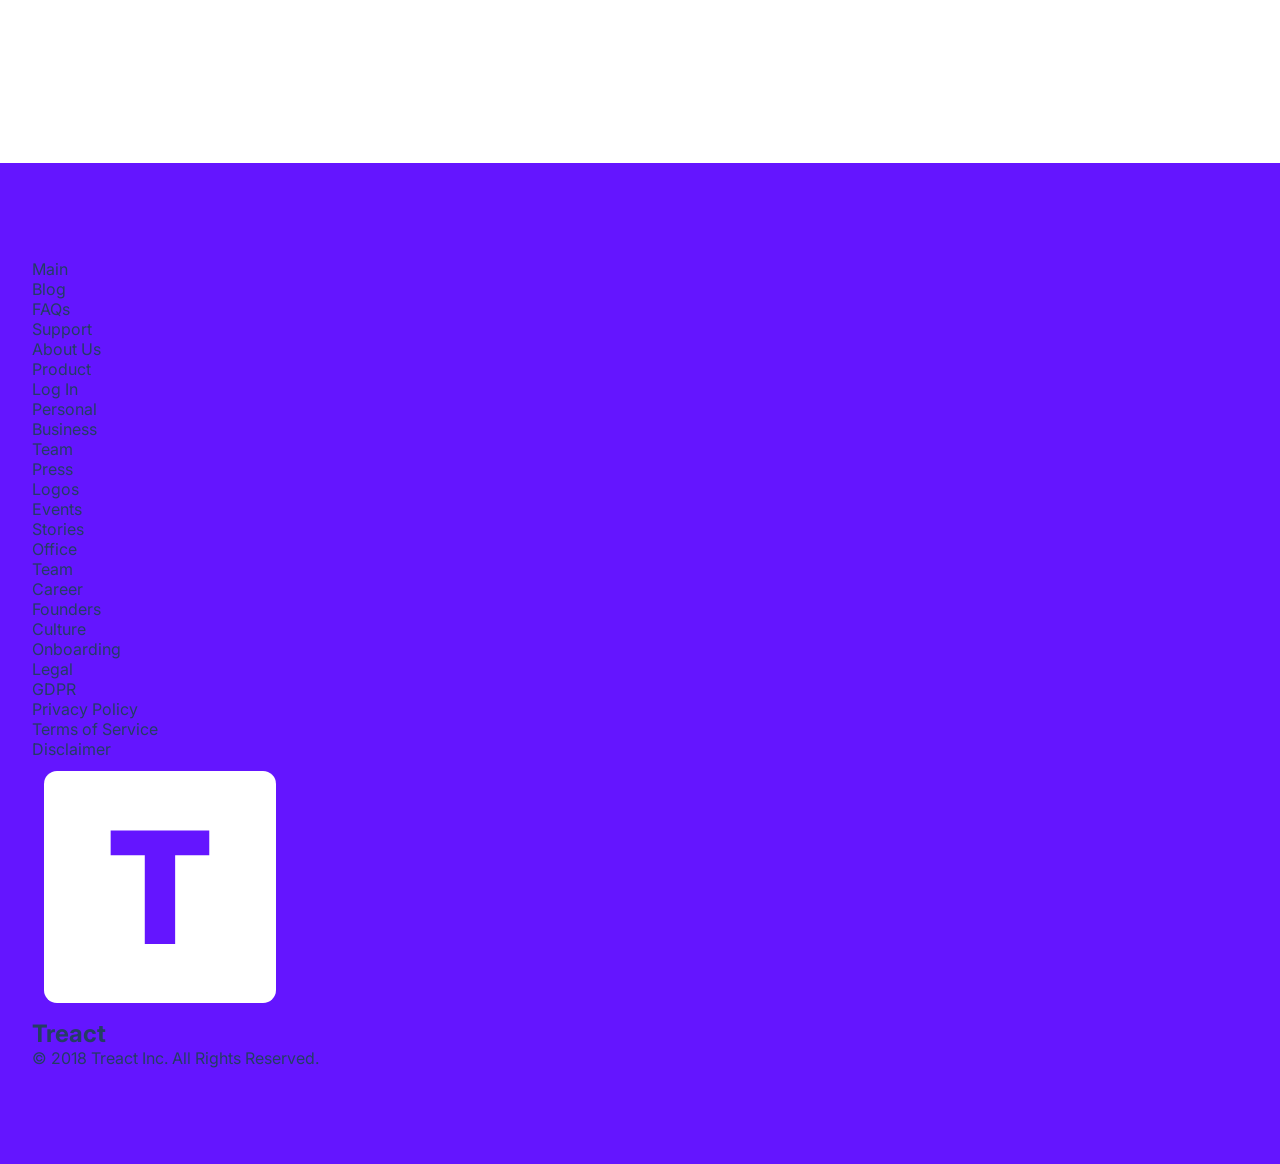
==== commit c557a88a: "refactor: transfer features section into given templates" ====
--- a/index-stage.html
+++ b/index-stage.html
@@ -182,7 +182,7 @@
           </div>
         </div>
       </section>
-      <section id="quality Work">
+      <section id="quality">
         <div class="container">
           <div class="row">
             <div class="quality--work">
--- a/styles.css
+++ b/styles.css
@@ -97,7 +97,7 @@
   gap: 8px;
   align-items: center;
 } */
- 
+
 .nav__links--menu {
   display: flex;
   align-items: center;
@@ -184,7 +184,50 @@
     align-items: center;
     justify-content: space-between;
 }
-
+/* -- */
+
+.hero {
+  display: flex;
+  justify-content: center;
+  align-items: center;
+  padding: 24px;
+    /* border:solid blue; */
+}
+
+.hero__card {
+  /* height:100%; */
+  width: 40vw;
+  display: flex;
+  flex-direction: column;
+
+}
+
+.customers__img--wrapper {
+  width: 200px;
+}
+
+.hero__img--wrapper {
+  width: 60vw;
+
+}
+
+input[type="email"] {
+  font-size: 8px;
+  box-sizing: border-box;
+  border: none;
+}
+
+.email__container {
+  width: 80%;
+  padding: 8px 16px;
+  border: 1px solid #ccc;
+  border-radius: 18px;
+  display: flex;
+}
+
+.btn__email {
+  font-size: 8px;
+}
 
 /* 
 
@@ -195,6 +238,7 @@
 
 #features {
     position: relative;
+    justify-content: center;
 }
 
 #features .row__narrow {
@@ -202,7 +246,23 @@
     flex-direction: column;
     align-items: center;
 }
-
+/* -- */
+
+.section__title {
+  color:#6415ff;
+  font-size: 16;
+  padding: 8px;
+}
+
+.services {
+  display: flex;
+  flex-wrap: wrap;
+}
+
+.service {
+  display: flex;
+  width: calc(100%/3);
+}
 
 /* 
 
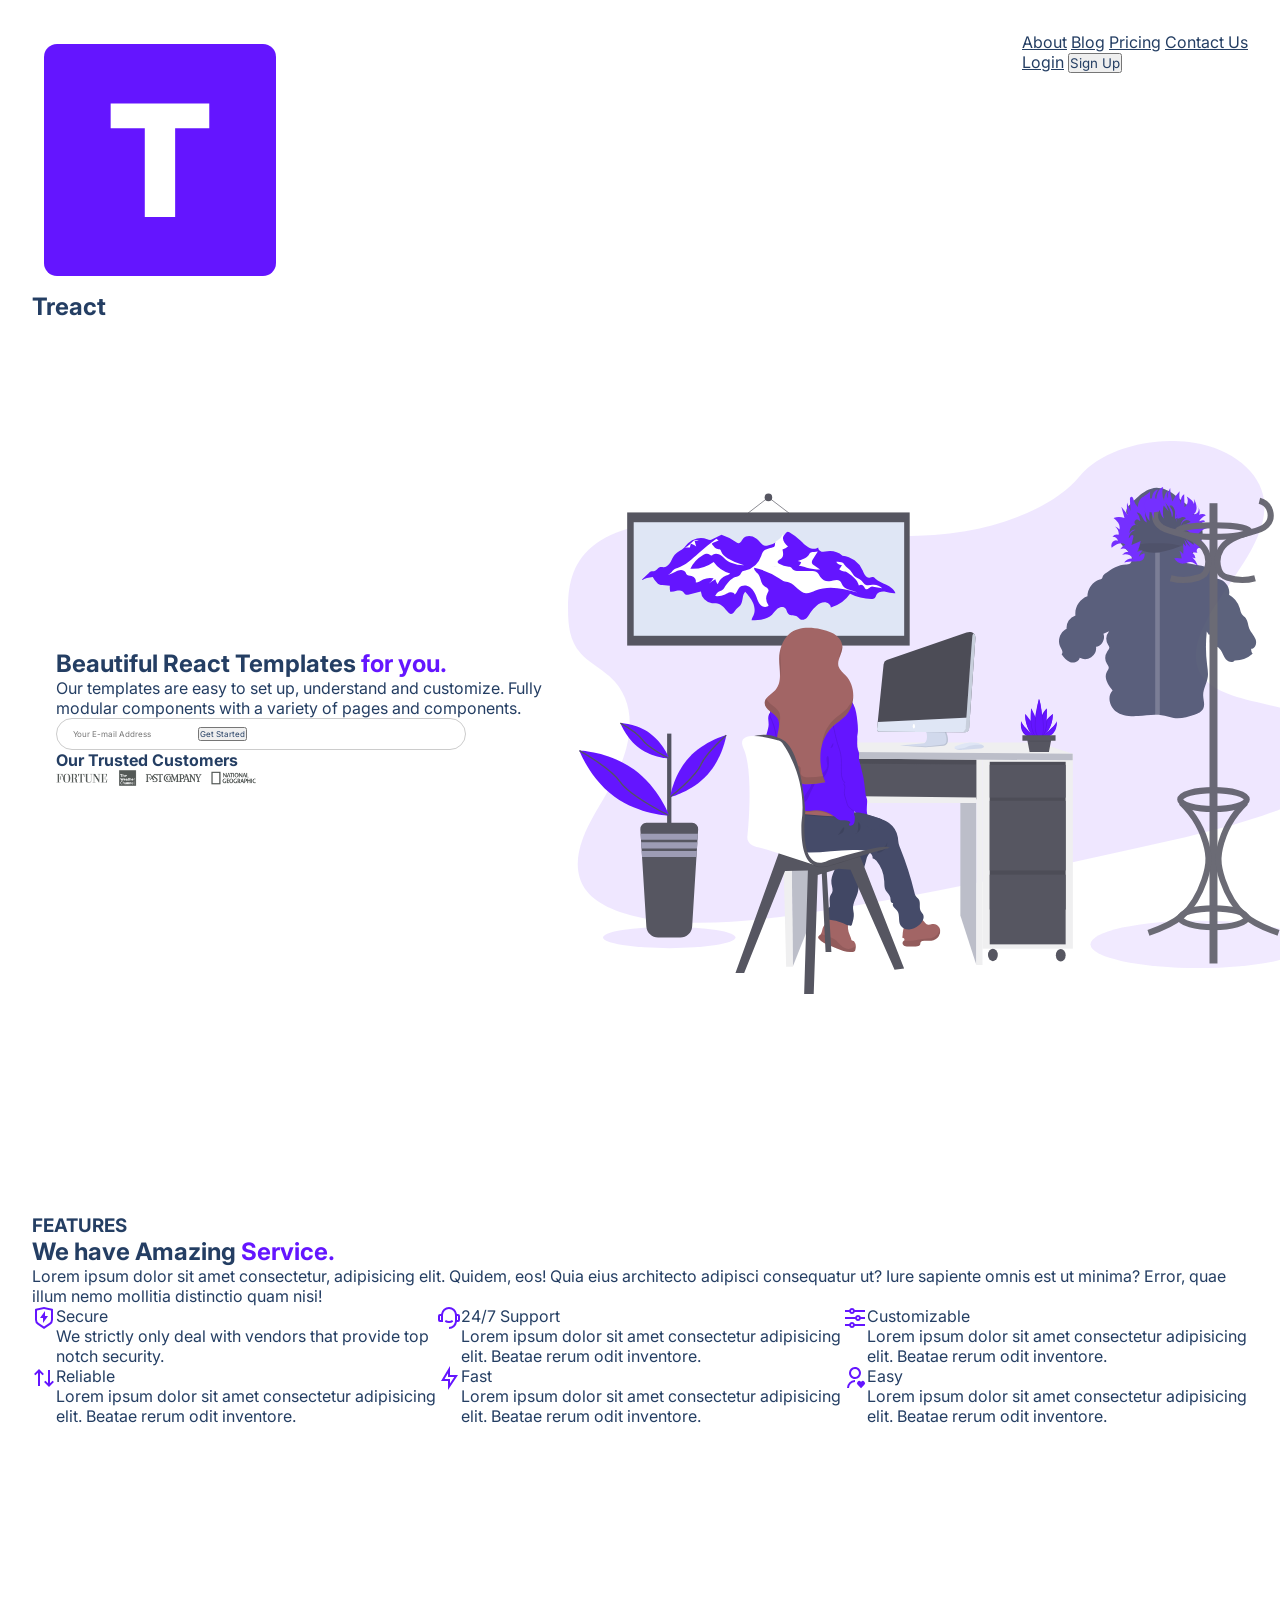
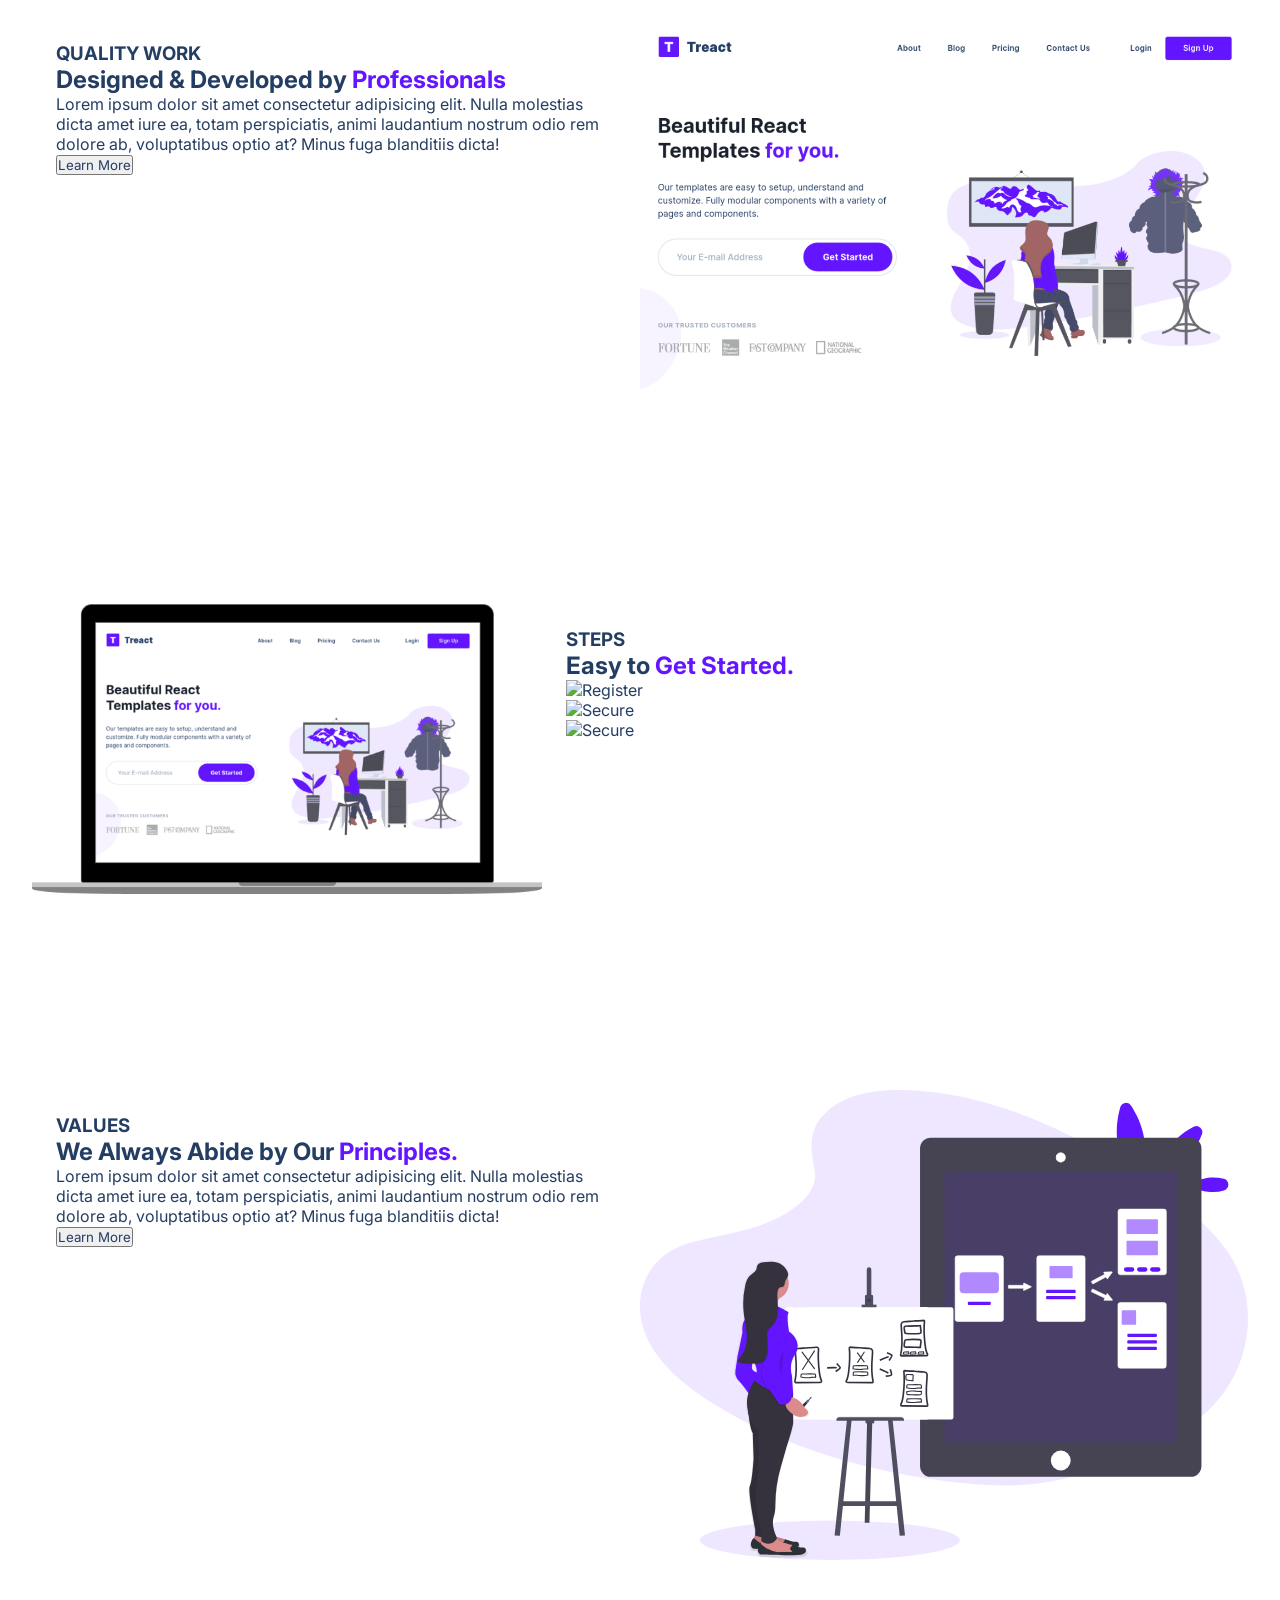
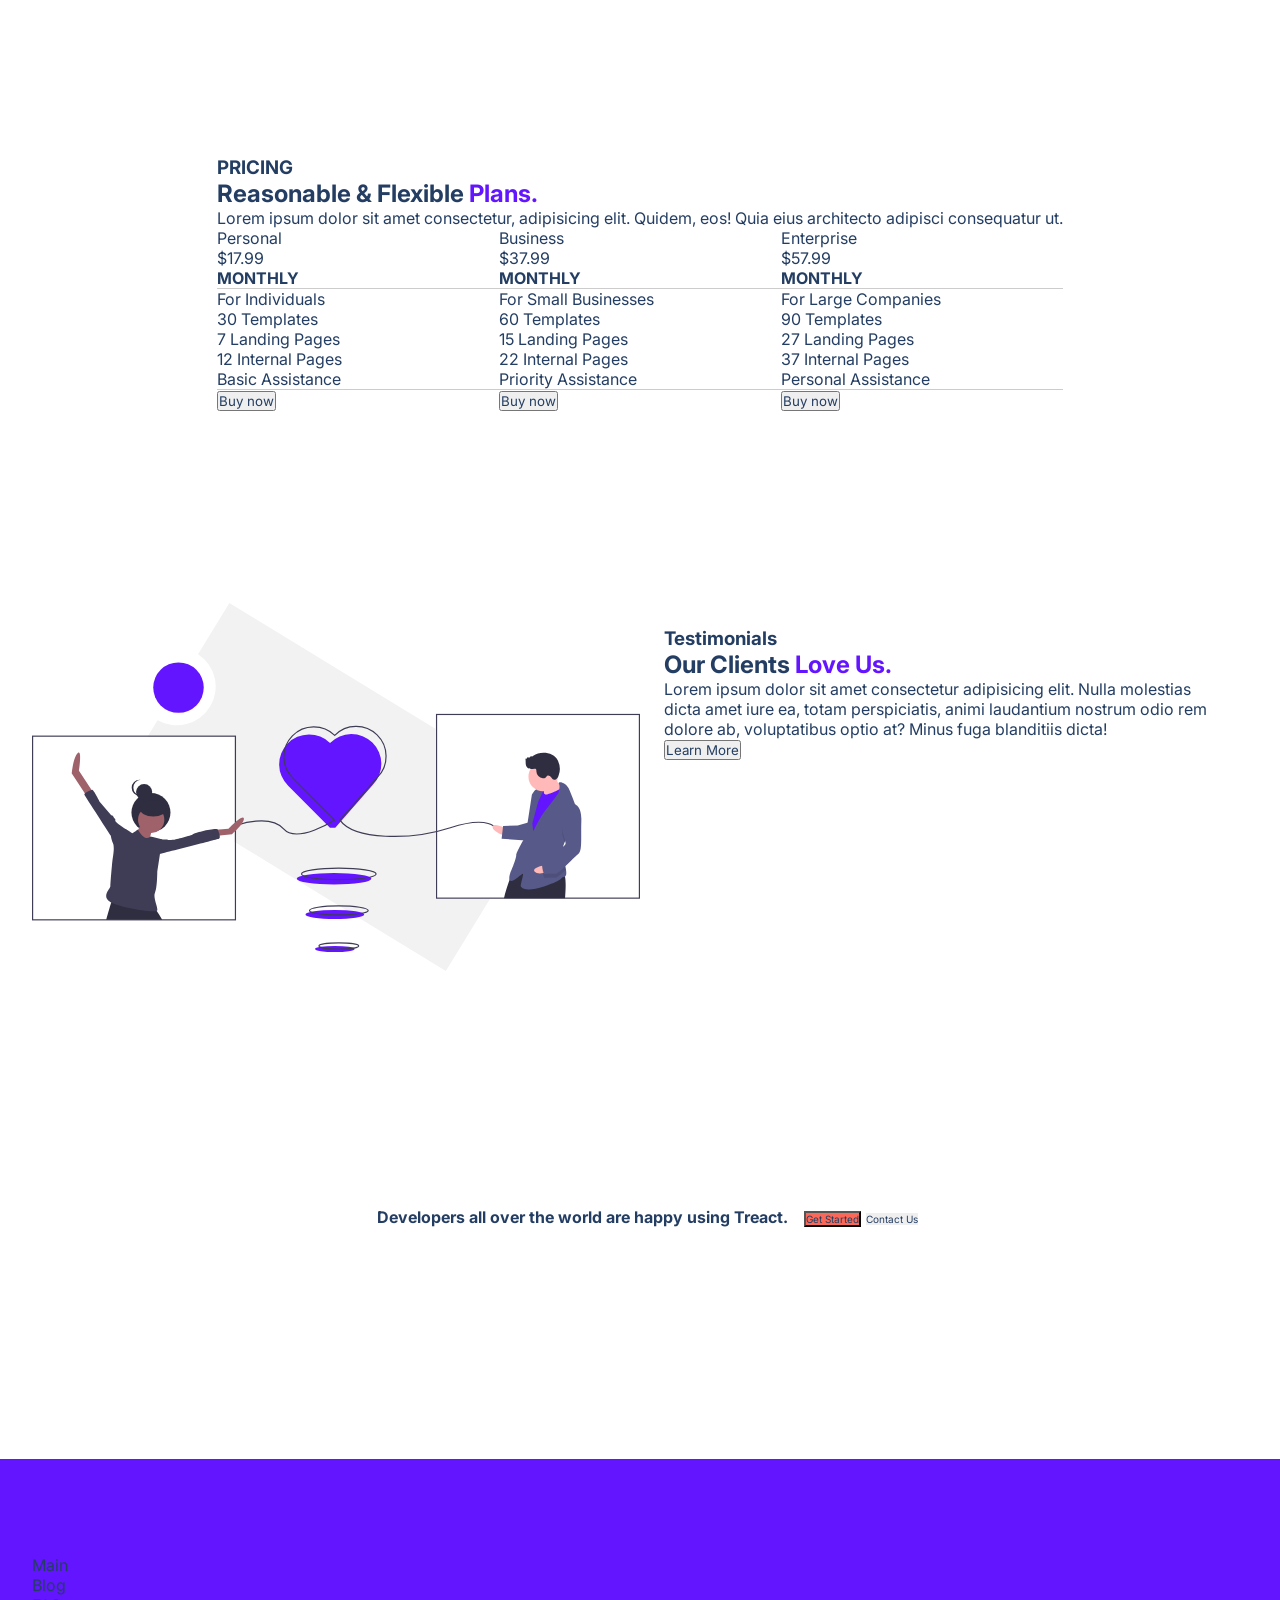
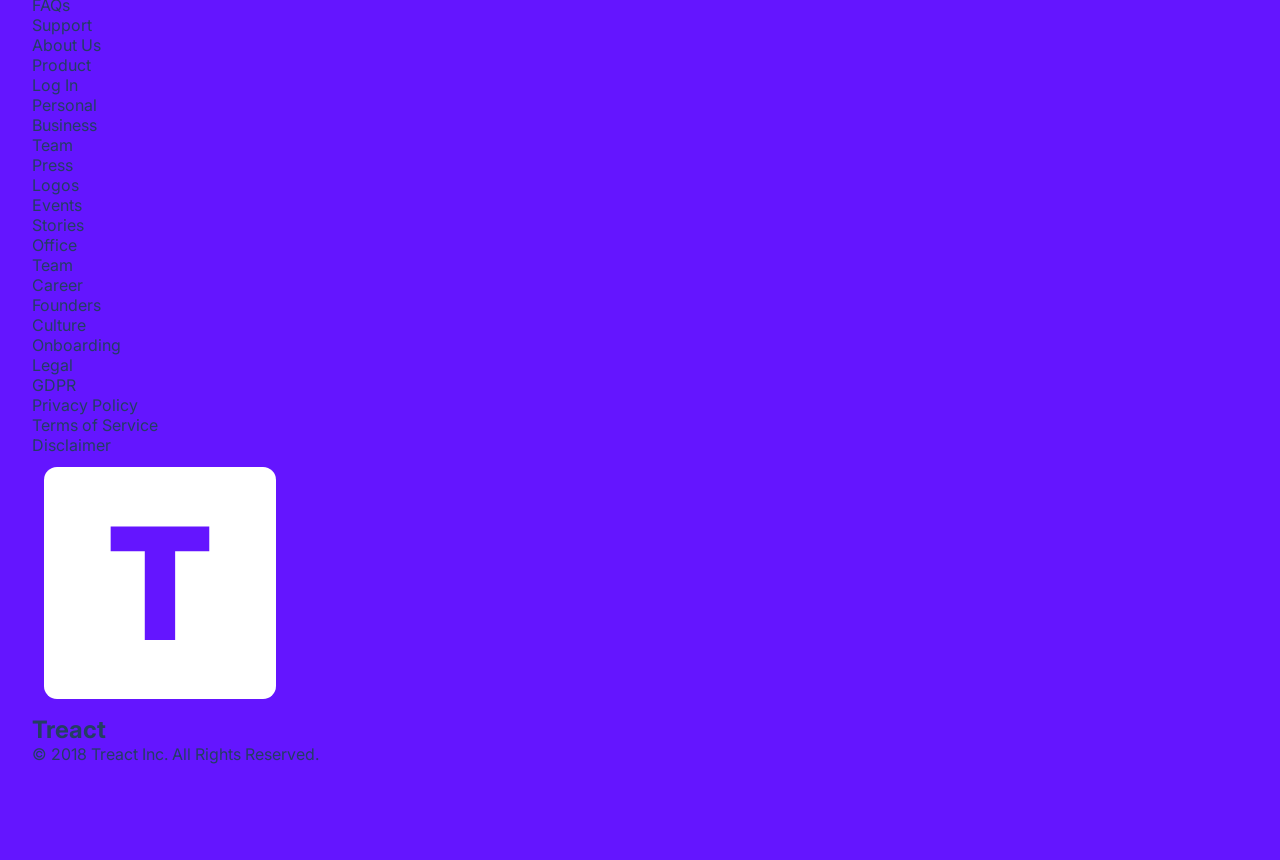
==== commit c7775f1e: "refactor: transfer cta section into given templates" ====
--- a/index-stage.html
+++ b/index-stage.html
@@ -384,7 +384,7 @@
       <section id="CTA">
         <div class="container">
           <div class="row">
-            <div class="cta__container">
+            <div class="cta">
               <p class="cta__desc"><b>Developers all over the world are happy using Treact.</b></p>
               <div class="cta__buttons">
                 <button class="btn__cta--start">Get Started</button>
--- a/styles.css
+++ b/styles.css
@@ -277,6 +277,22 @@
     align-items: center;
 }
 
+.quality--work {
+  display: flex;
+}
+
+.quality__img--wrapper {
+  width: 50%;
+}
+
+.quality__desc {
+  max-width: 50%;
+  padding: 24px;
+}
+
+.quality__img {
+  max-width: 100%;
+}
 
 /* 
 
@@ -291,6 +307,33 @@
     align-items: center;
 }
 
+.steps {
+  display: flex;
+}
+
+.step {
+  display: flex;
+}
+
+.steps__img--wrapper {
+  width: 50%;
+}
+
+.steps__img {
+  max-width: 100%;
+}
+
+.steps__list {
+  display: flex;
+  flex-direction: column;
+}
+
+.steps__desc {
+  display: flex;
+  flex-direction: column;
+  max-width: 50%;
+  padding: 24px;
+}
 
 /* 
 
@@ -304,6 +347,25 @@
     align-items: center;
 }
 
+.values {
+  display: flex;
+    /* border: 1px solid violet; */
+}
+
+.values__img--wrapper {
+  max-width: 100%;
+  /* border: 1px solid violet; */
+}
+
+.values__desc {
+  max-width: 50%;
+  padding: 24px;
+    /* border: 1px solid violet; */
+}
+
+.values__img {
+  max-width: 100%;
+}
 
 /*
 
@@ -318,6 +380,22 @@
     align-items: center;
 }
 
+.plans {
+  display: flex;
+  flex-wrap: wrap;
+}
+
+.plan {
+  display: flex;
+  width: calc(100%/3);
+  flex-direction: column;
+}
+
+.pricing__box--mid {
+  border-top: 1px solid #ccc;
+  border-bottom: 1px solid #ccc;
+}
+
 /* 
 
 TESTIMONIALS ↓
@@ -329,6 +407,23 @@
     display: flex;
 }
 
+.testimonials {
+  display: flex;
+}
+
+.testimonials__img--wrapper {
+  width: 50%;
+}
+
+.testimonials__desc {
+  max-width: 50%;
+  padding: 24px;
+}
+
+.testimonials__img {
+  max-width: 100%;
+}
+
 
 /* 
 
@@ -336,13 +431,34 @@
 
 */
 
-
-
-#start .row {
+#cta .row {
     position: relative;
     overflow: hidden;
 }
 
+.cta {
+  font-family: inter;
+  display: flex;
+  align-items: center;
+  justify-content: center;
+  margin: 0 auto;
+  padding: 24px 80px;
+   /* border: 1px solid violet; */
+}
+
+.cta__desc {
+  padding: 16px;
+}
+
+.btn__cta--start {
+  font-size: 10px;
+  background-color: rgb(252, 104, 87);
+}
+
+.btn__cta--contact {
+  font-size: 10px;
+  border: 1px solid white;
+}
 
 /* 
 
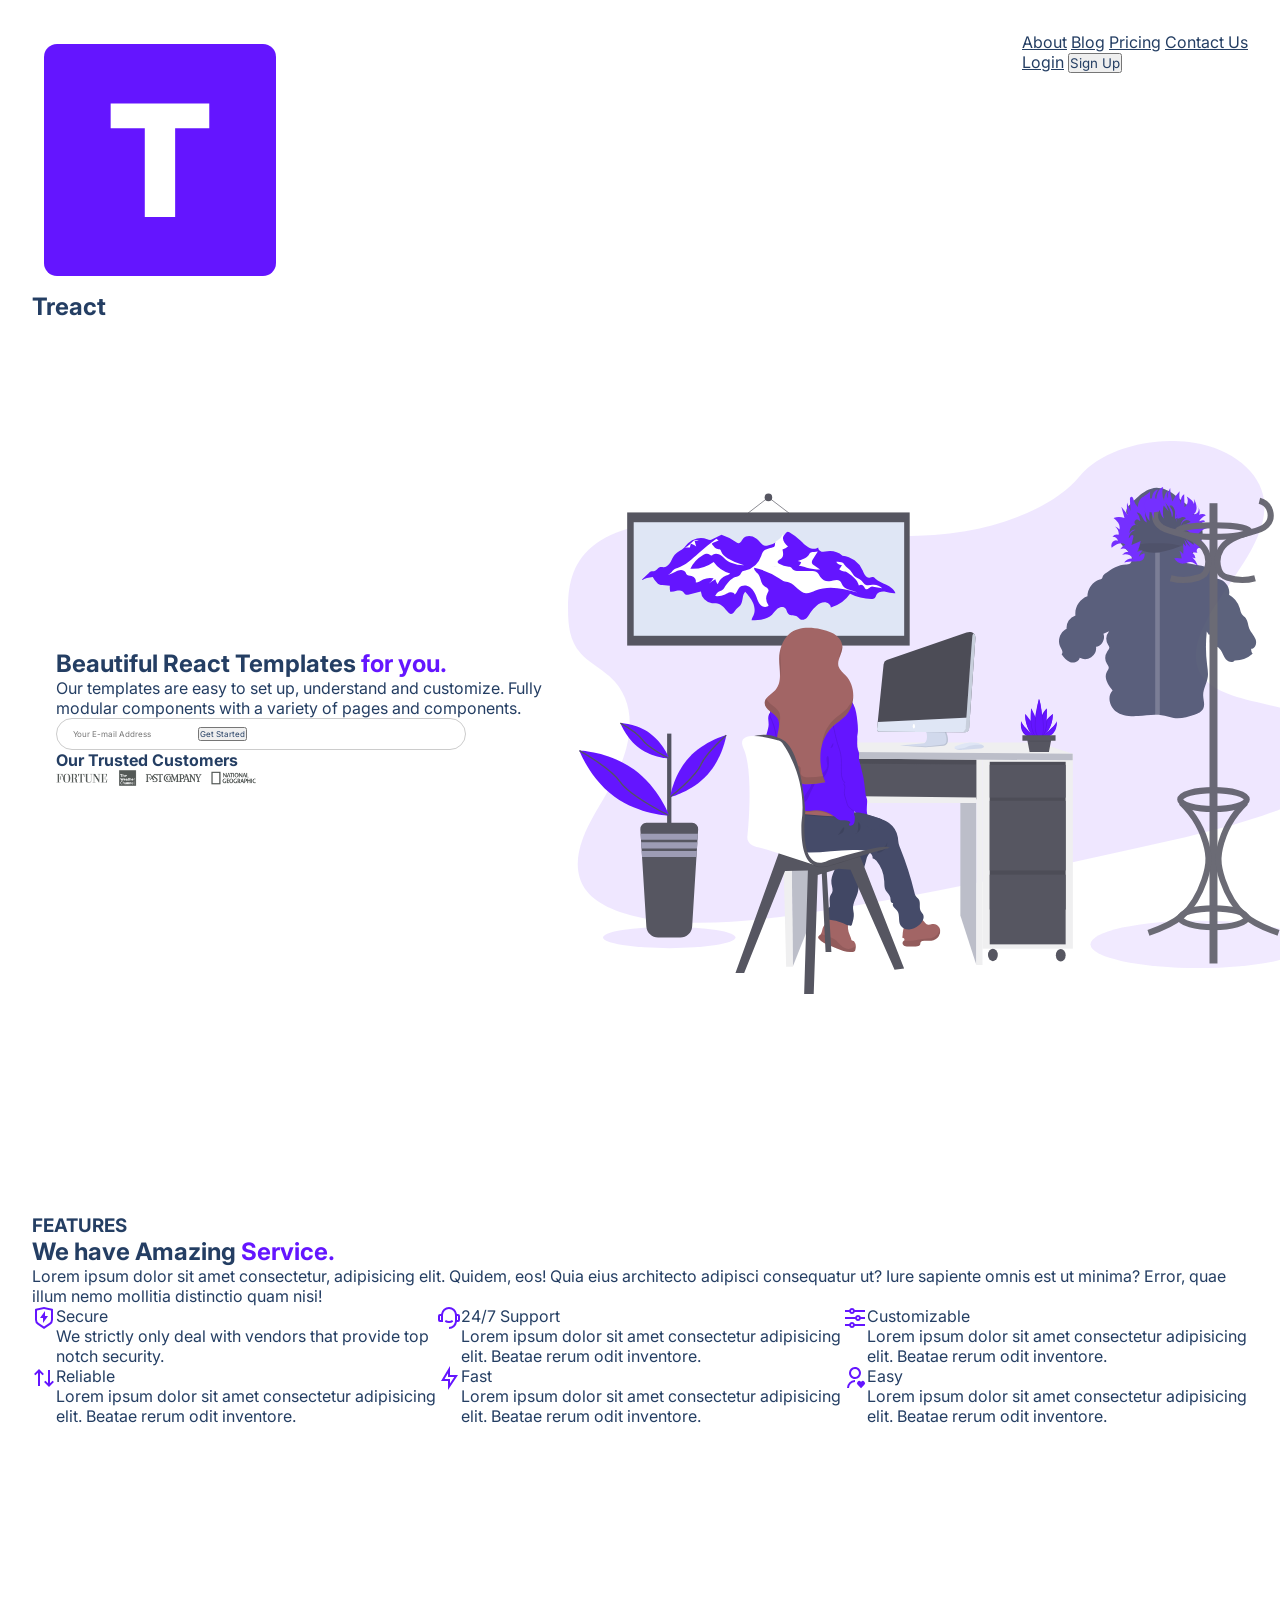
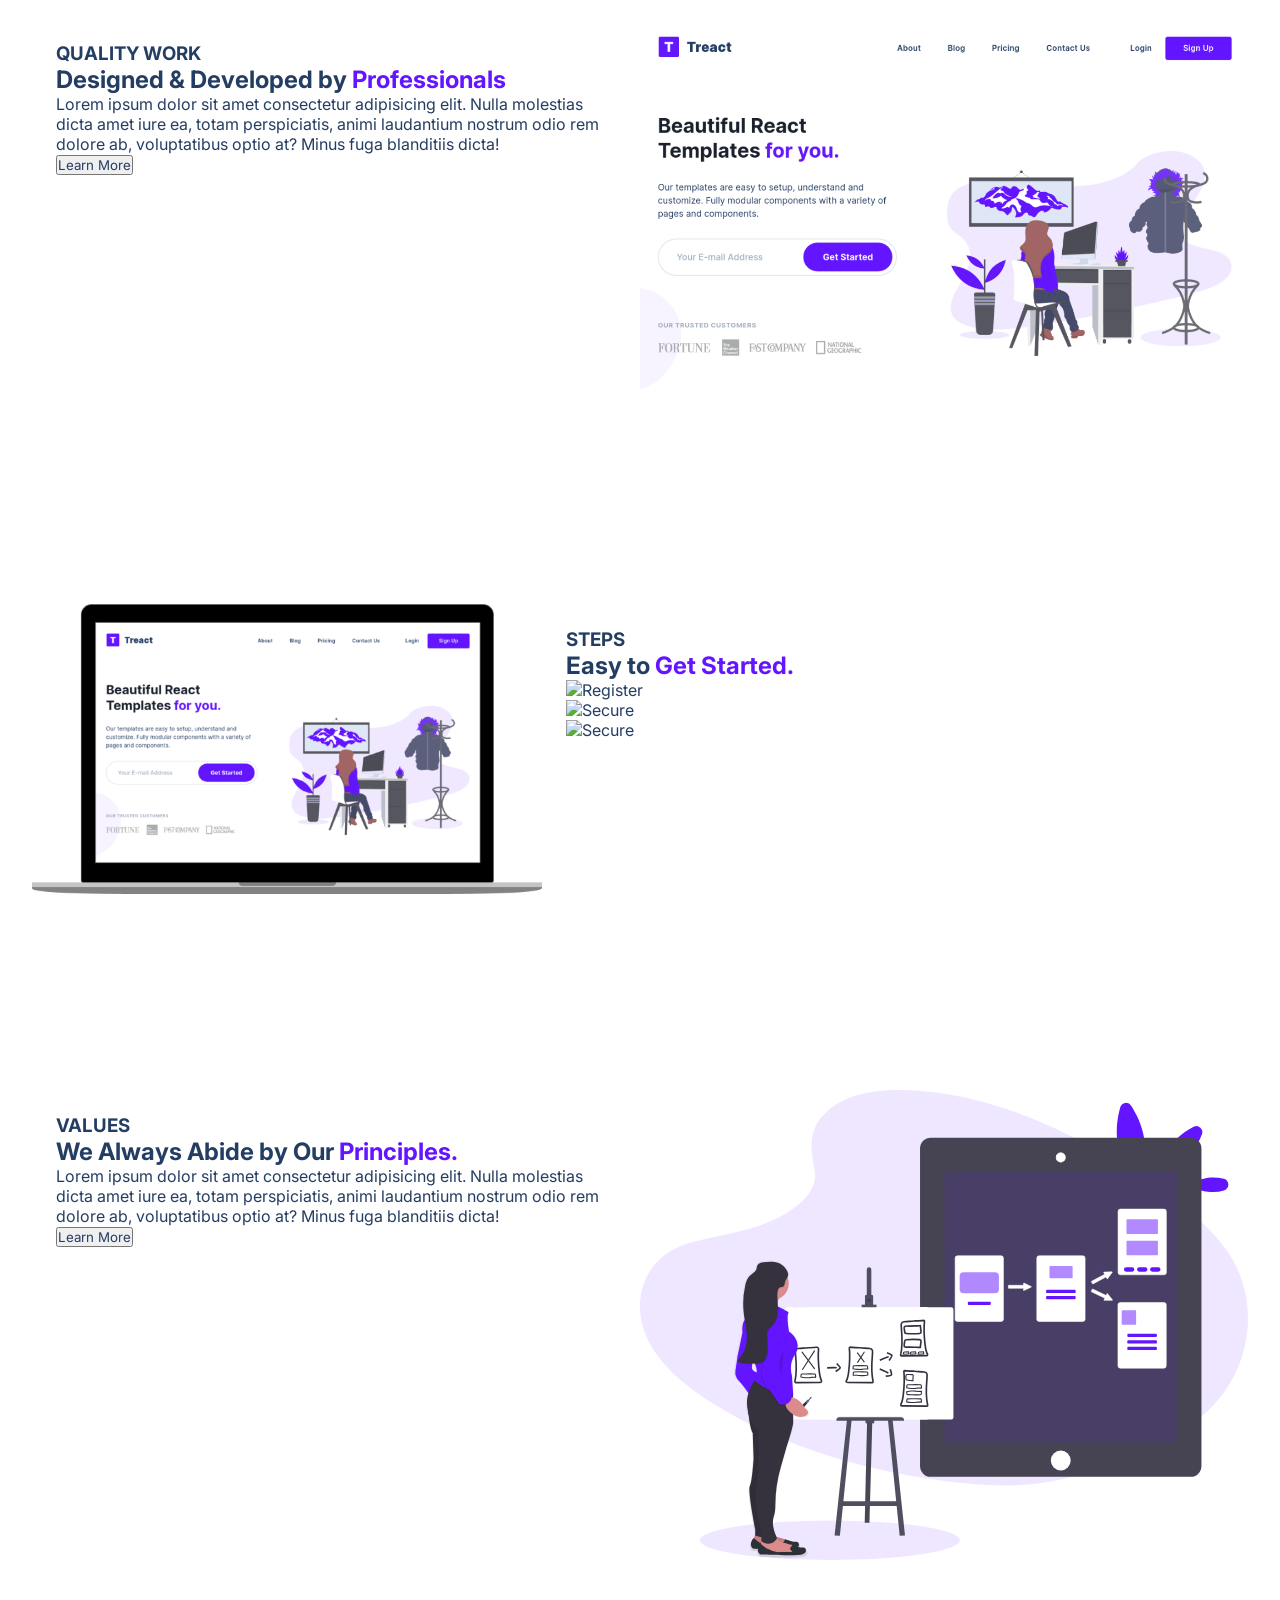
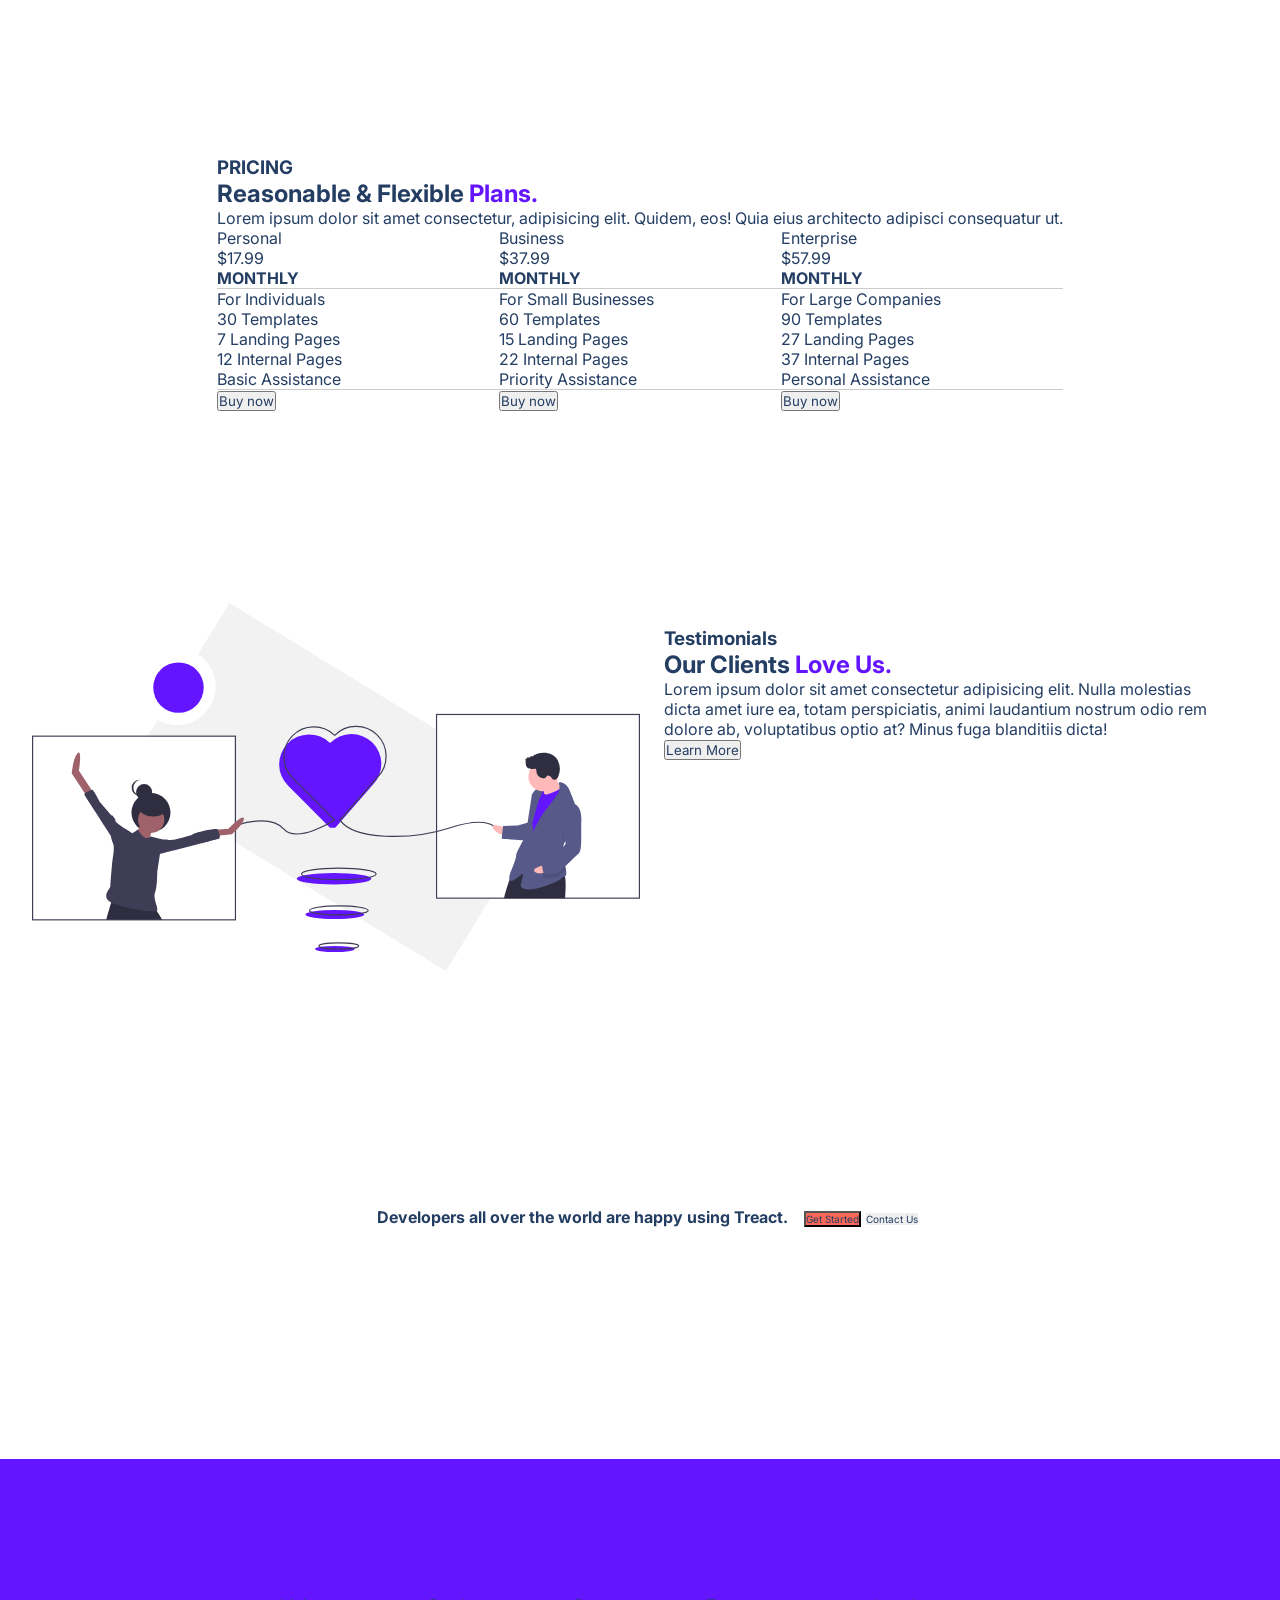
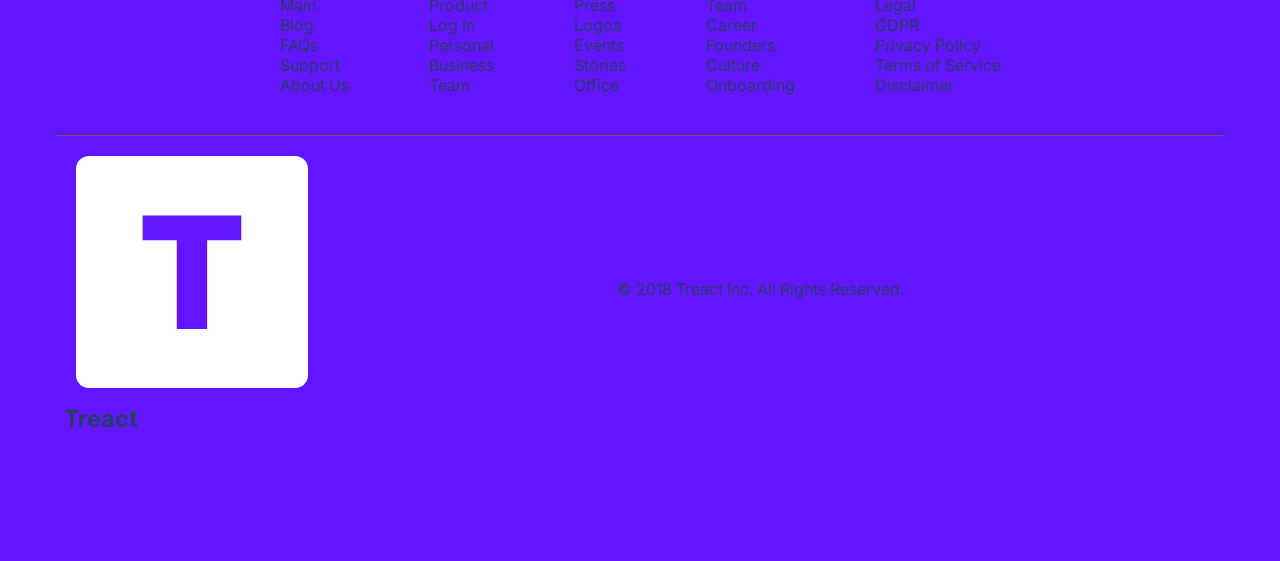
==== commit 75f944cf: "refactor: transfer footer section into given templates" ====
--- a/index-stage.html
+++ b/index-stage.html
@@ -397,7 +397,7 @@
     </main>
     <footer>
       <div class="row footer__row">
-        <div class="links">
+        <div class="footer__links">
           <div class="link">
             <div class="link__label">Main
             </div>
--- a/styles.css
+++ b/styles.css
@@ -475,6 +475,45 @@
     overflow: hidden;
 }
 
+.footer__row {
+  background-color: #6415ff;
+  color: white;
+  padding: 24px;
+  /* border: 1px solid violet; */
+}
+
+.footer__links {
+  display: flex;
+  max-width: 100%;
+  padding: 16px;
+  justify-content: center;
+  gap: 80px;
+  margin-bottom: 24px;
+}
+
+.tm__row {
+  border-top: 1px solid #715353;
+  display: flex;
+  justify-content: space-between;
+  padding: 8px;
+  align-items: center;
+  /* border: 1px solid violet; */
+}
+
+.social__imgs--wrapper {
+  font-size: 20px;
+  color: black;
+  display: flex;
+  gap: 8px;
+    /* border: 1px solid violet; */
+}
+
+.icon__coin {
+  background-color: white;
+  border-radius: 50%;
+  max-width: calc(100%/3);
+  /* padding: 2px; */
+}
 
 /* 
 
